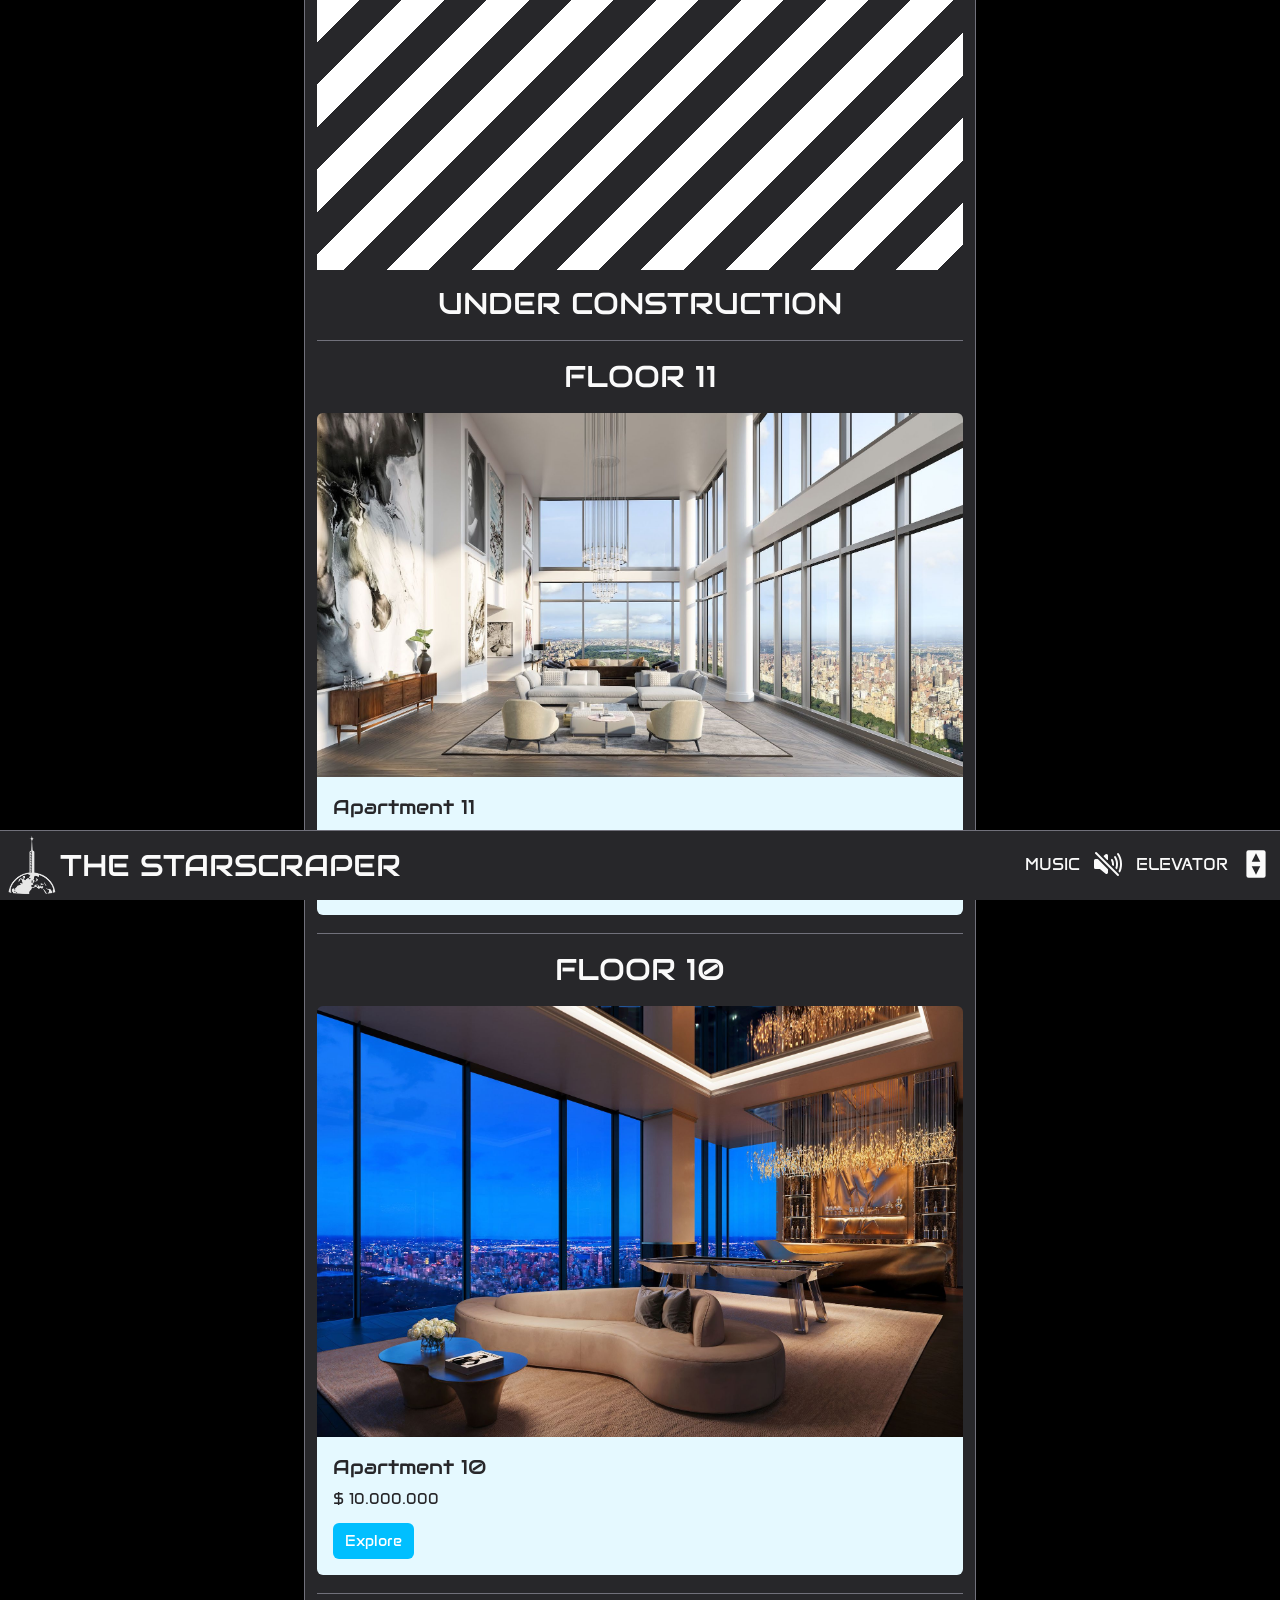
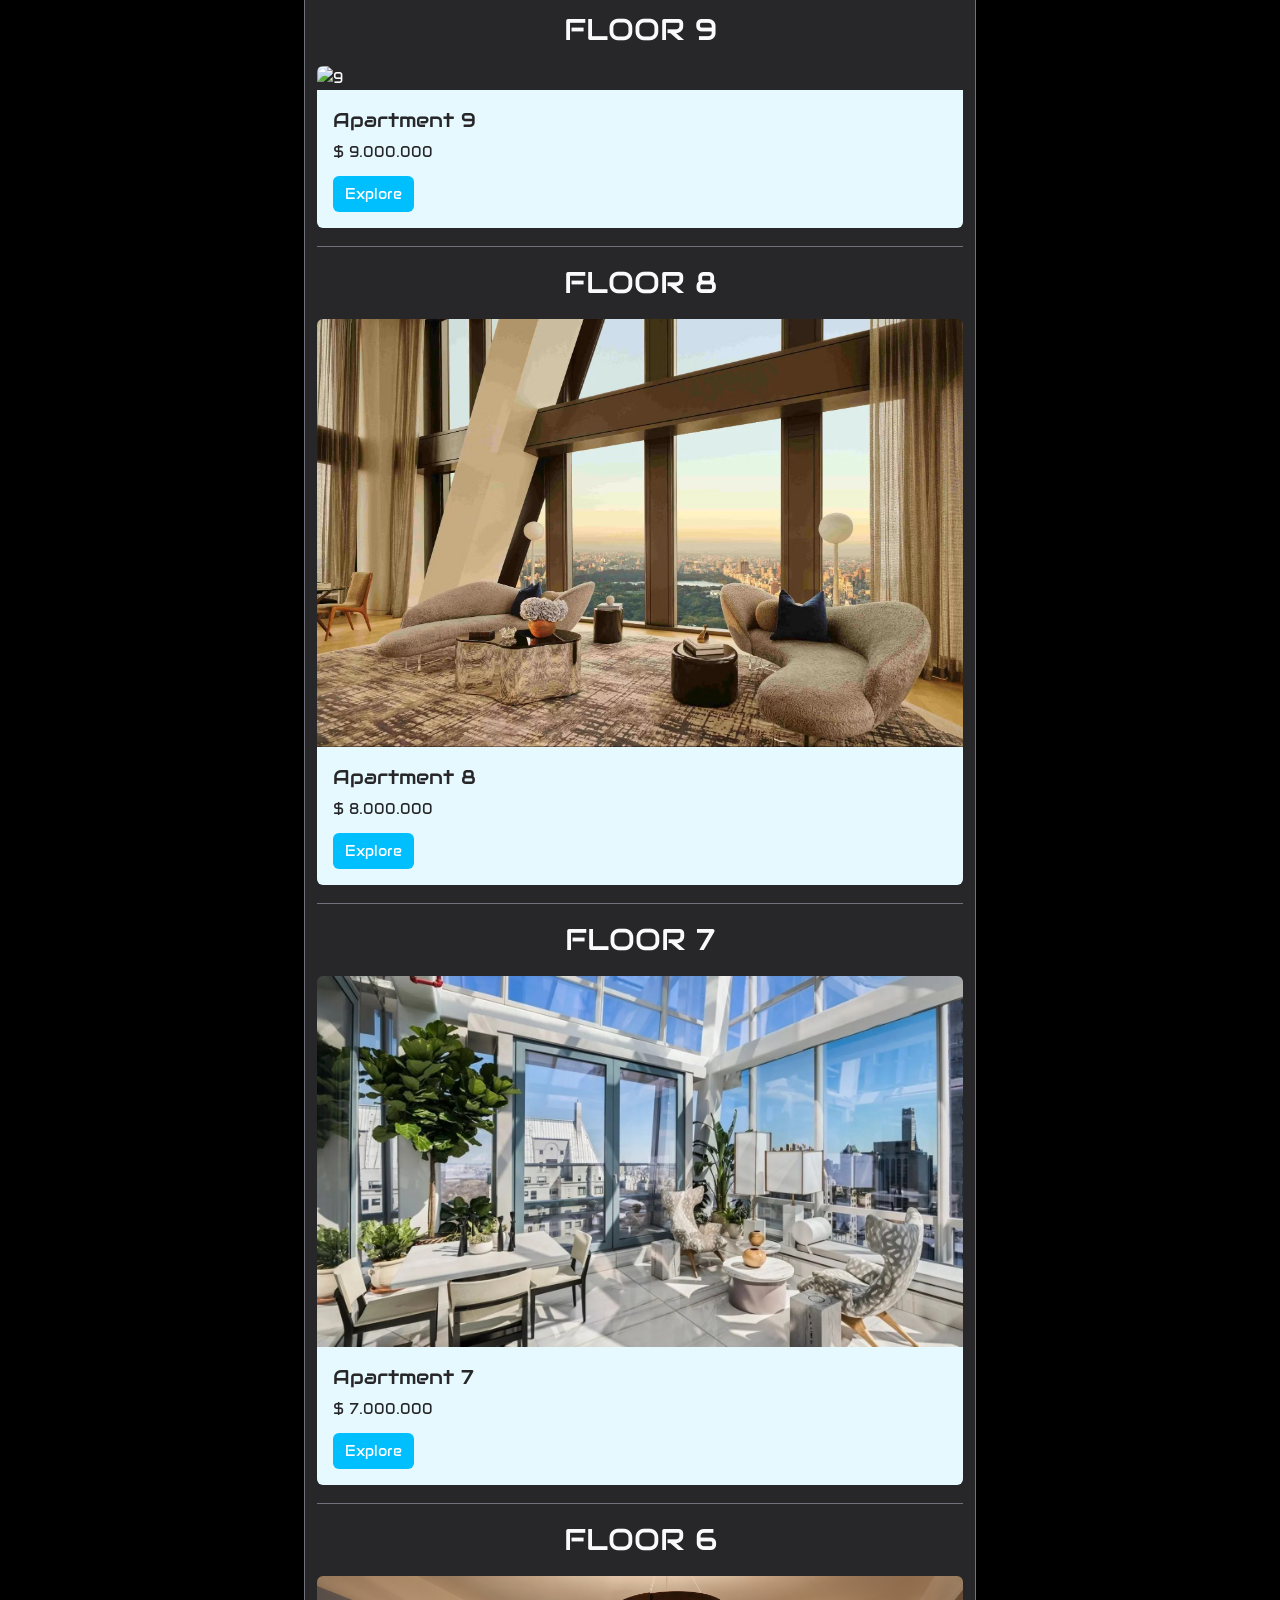
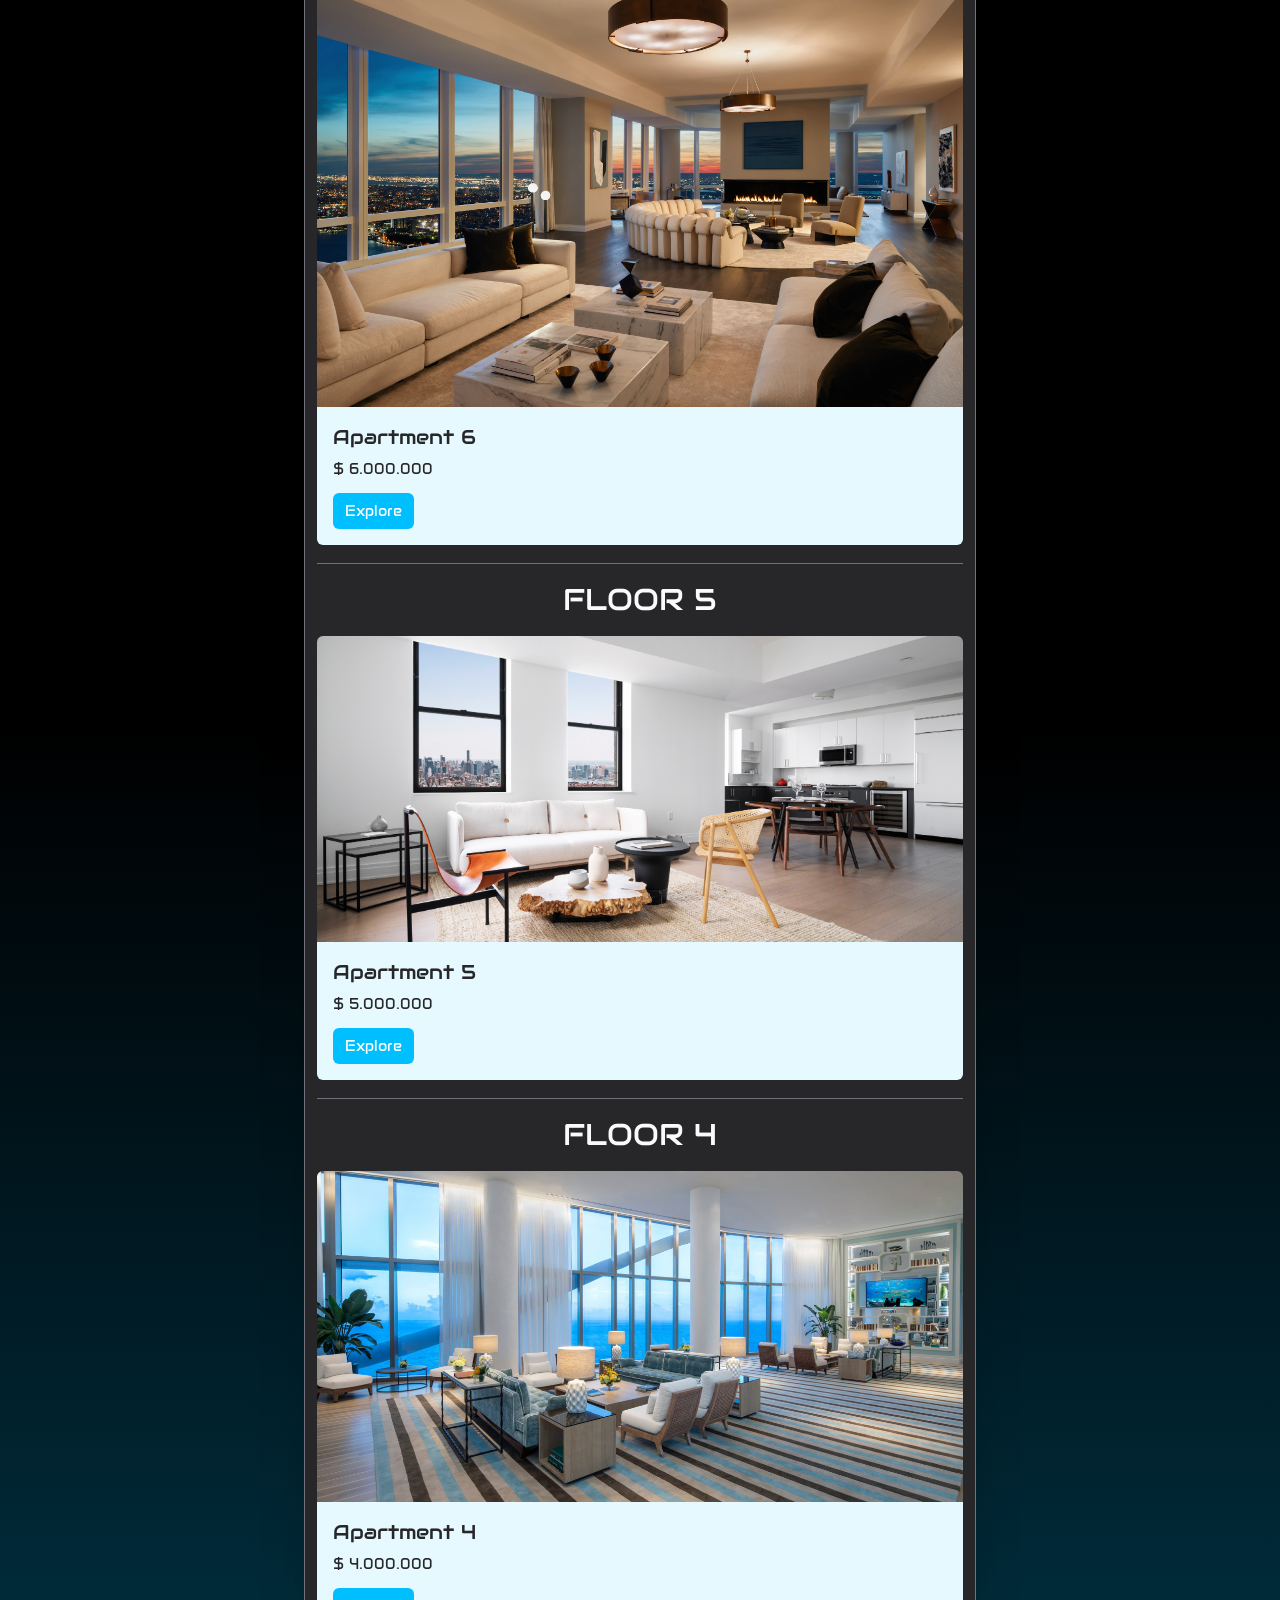
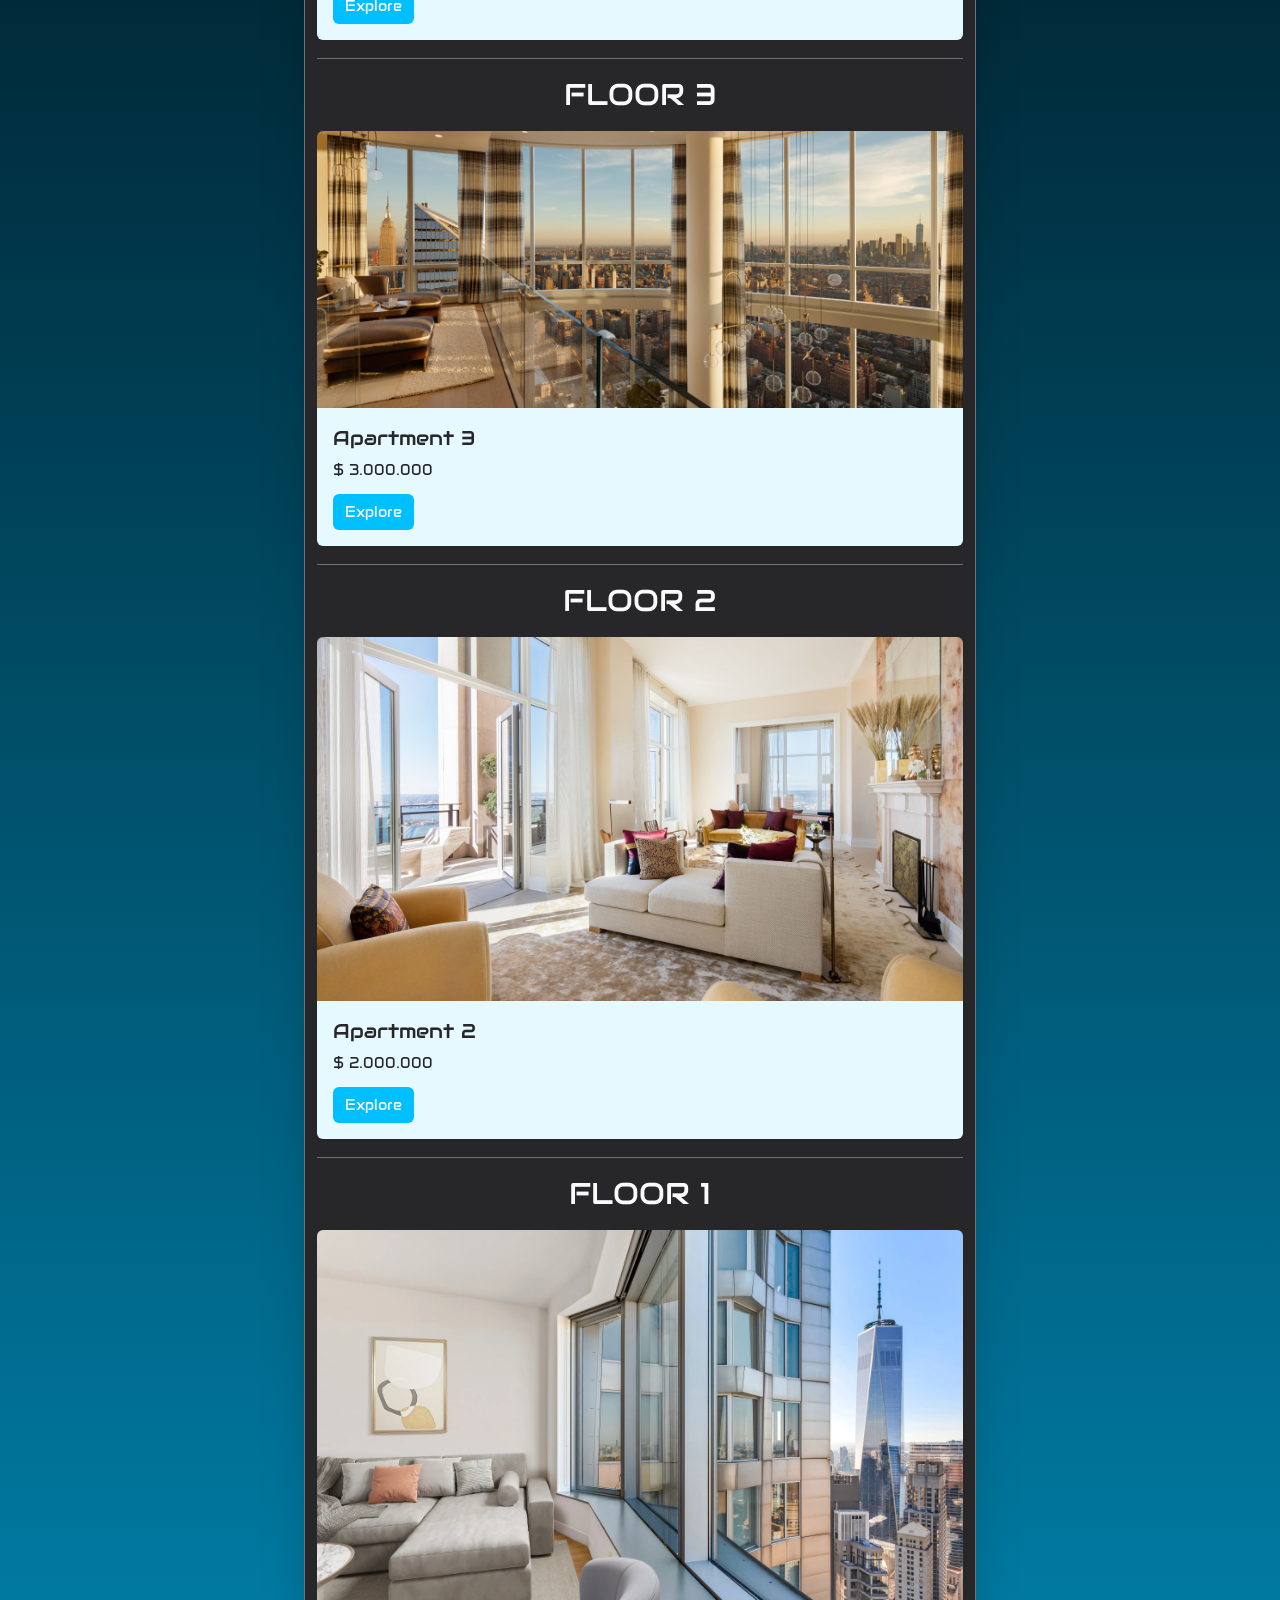
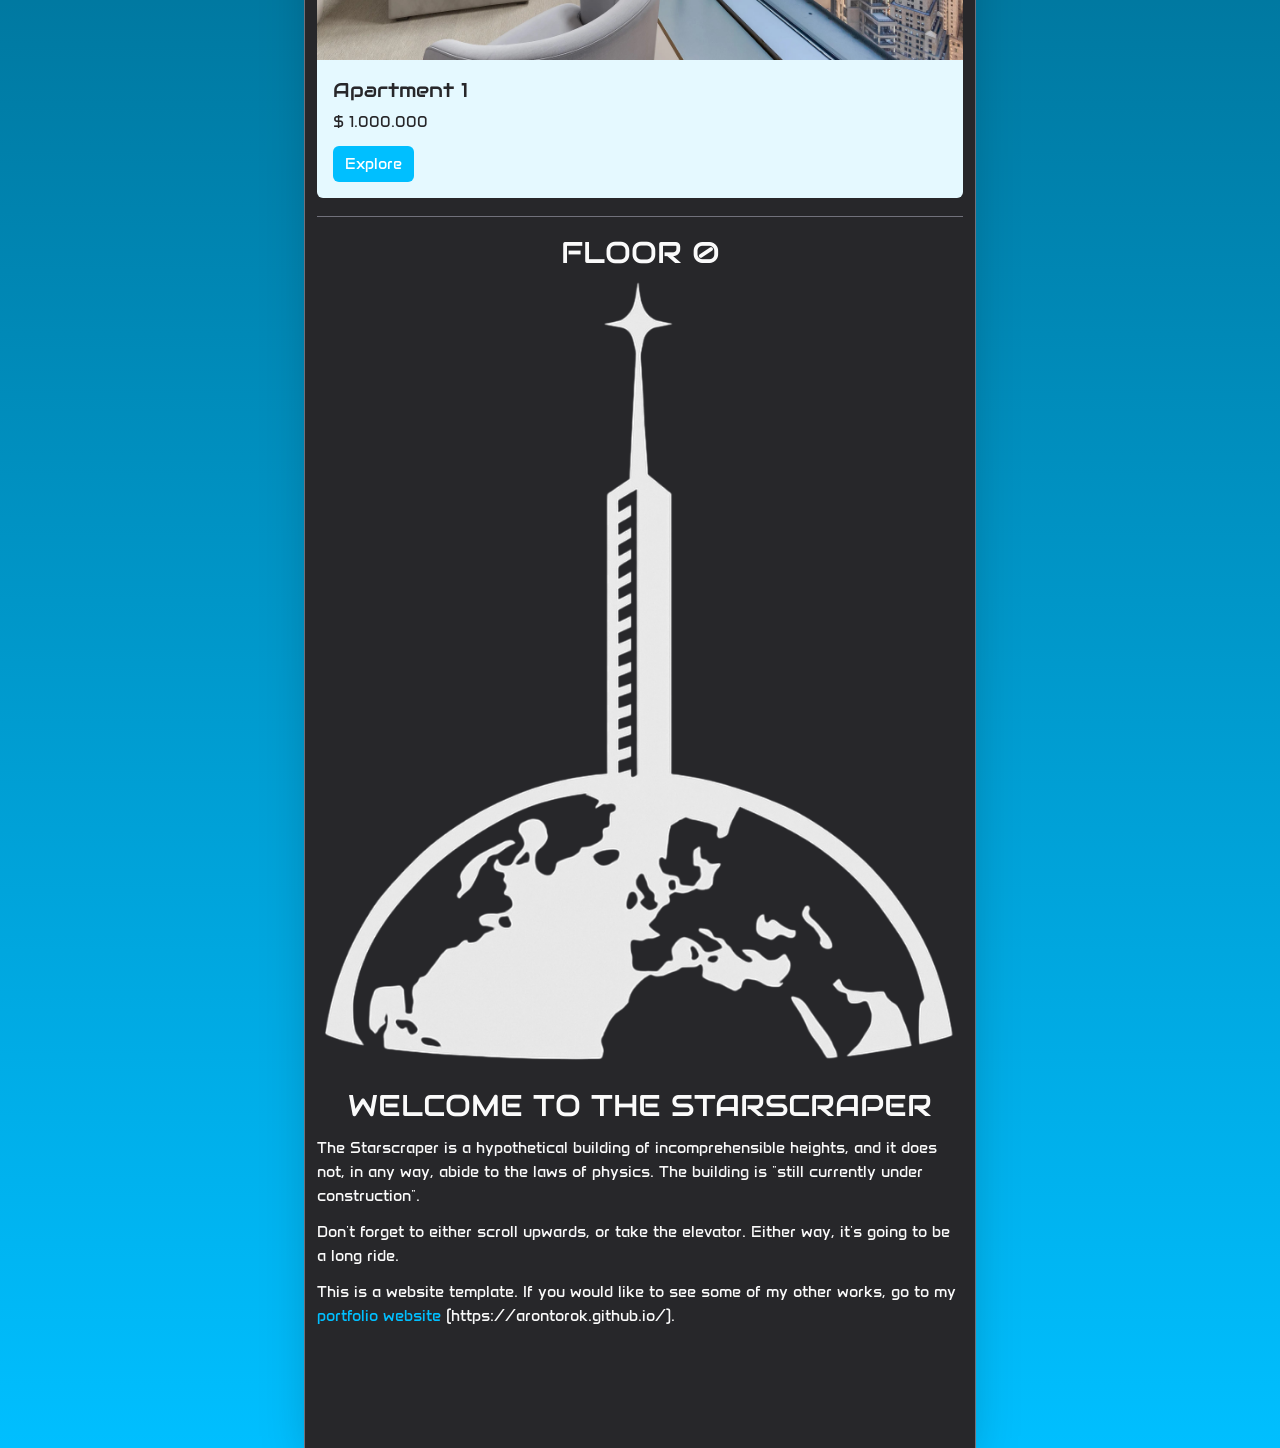
==== docs/index.html @ 7626b910 "Add files via upload" ====
<!doctype html>
<html lang="en">
  <head>
    <meta charset="UTF-8" />
    <link rel="icon" type="image/svg+xml" href="/vite.svg" />
    <meta name="viewport" content="width=device-width, initial-scale=1.0" />
    <title>The Starscraper</title>
    <link rel="icon" type="image/x-icon" href="logo.png" />
    <link rel="preconnect" href="https://fonts.googleapis.com" />
    <link rel="preconnect" href="https://fonts.gstatic.com" crossorigin />
    <link
      href="https://fonts.googleapis.com/css2?family=Anta&family=Audiowide&display=swap"
      rel="stylesheet"
    />
    <script type="module" crossorigin src="./assets/index-DE8JsE1p.js"></script>
    <link rel="stylesheet" crossorigin href="./assets/index-DcrE5SWt.css">
  </head>
  <body class="font-anta relative text-zinc-50">
    <div id="root"></div>
  </body>
</html>
---- docs/assets/index-DcrE5SWt.css ----
@layer properties{@supports (((-webkit-hyphens:none)) and (not (margin-trim:inline))) or ((-moz-orient:inline) and (not (color:rgb(from red r g b)))){*,:before,:after,::backdrop{--tw-border-style:solid;--tw-font-weight:initial;--tw-shadow:0 0 #0000;--tw-shadow-color:initial;--tw-shadow-alpha:100%;--tw-inset-shadow:0 0 #0000;--tw-inset-shadow-color:initial;--tw-inset-shadow-alpha:100%;--tw-ring-color:initial;--tw-ring-shadow:0 0 #0000;--tw-inset-ring-color:initial;--tw-inset-ring-shadow:0 0 #0000;--tw-ring-inset:initial;--tw-ring-offset-width:0px;--tw-ring-offset-color:#fff;--tw-ring-offset-shadow:0 0 #0000;--tw-outline-style:solid}}}@layer theme{:root,:host{--font-sans:ui-sans-serif,system-ui,sans-serif,"Apple Color Emoji","Segoe UI Emoji","Segoe UI Symbol","Noto Color Emoji";--font-mono:ui-monospace,SFMono-Regular,Menlo,Monaco,Consolas,"Liberation Mono","Courier New",monospace;--color-zinc-50:oklch(98.5% 0 0);--color-zinc-200:oklch(92% .004 286.32);--color-zinc-400:oklch(70.5% .015 286.067);--color-zinc-500:oklch(55.2% .016 285.938);--color-zinc-800:oklch(27.4% .006 286.033);--color-white:#fff;--spacing:.25rem;--container-sm:24rem;--container-2xl:42rem;--text-lg:1.125rem;--text-lg--line-height:calc(1.75/1.125);--text-xl:1.25rem;--text-xl--line-height:calc(1.75/1.25);--text-2xl:1.5rem;--text-2xl--line-height:calc(2/1.5);--text-3xl:1.875rem;--text-3xl--line-height: 1.2 ;--font-weight-bold:700;--radius-md:.375rem;--default-font-family:var(--font-sans);--default-mono-font-family:var(--font-mono);--font-anta:"Anta",sans-serif;--font-audio:"Audiowide",sans-serif}}@layer base{*,:after,:before,::backdrop{box-sizing:border-box;border:0 solid;margin:0;padding:0}::file-selector-button{box-sizing:border-box;border:0 solid;margin:0;padding:0}html,:host{-webkit-text-size-adjust:100%;tab-size:4;line-height:1.5;font-family:var(--default-font-family,ui-sans-serif,system-ui,sans-serif,"Apple Color Emoji","Segoe UI Emoji","Segoe UI Symbol","Noto Color Emoji");font-feature-settings:var(--default-font-feature-settings,normal);font-variation-settings:var(--default-font-variation-settings,normal);-webkit-tap-highlight-color:transparent}hr{height:0;color:inherit;border-top-width:1px}abbr:where([title]){-webkit-text-decoration:underline dotted;text-decoration:underline dotted}h1,h2,h3,h4,h5,h6{font-size:inherit;font-weight:inherit}a{color:inherit;-webkit-text-decoration:inherit;text-decoration:inherit}b,strong{font-weight:bolder}code,kbd,samp,pre{font-family:var(--default-mono-font-family,ui-monospace,SFMono-Regular,Menlo,Monaco,Consolas,"Liberation Mono","Courier New",monospace);font-feature-settings:var(--default-mono-font-feature-settings,normal);font-variation-settings:var(--default-mono-font-variation-settings,normal);font-size:1em}small{font-size:80%}sub,sup{vertical-align:baseline;font-size:75%;line-height:0;position:relative}sub{bottom:-.25em}sup{top:-.5em}table{text-indent:0;border-color:inherit;border-collapse:collapse}:-moz-focusring{outline:auto}progress{vertical-align:baseline}summary{display:list-item}ol,ul,menu{list-style:none}img,svg,video,canvas,audio,iframe,embed,object{vertical-align:middle;display:block}img,video{max-width:100%;height:auto}button,input,select,optgroup,textarea{font:inherit;font-feature-settings:inherit;font-variation-settings:inherit;letter-spacing:inherit;color:inherit;opacity:1;background-color:#0000;border-radius:0}::file-selector-button{font:inherit;font-feature-settings:inherit;font-variation-settings:inherit;letter-spacing:inherit;color:inherit;opacity:1;background-color:#0000;border-radius:0}:where(select:is([multiple],[size])) optgroup{font-weight:bolder}:where(select:is([multiple],[size])) optgroup option{padding-inline-start:20px}::file-selector-button{margin-inline-end:4px}::placeholder{opacity:1}@supports (not ((-webkit-appearance:-apple-pay-button))) or (contain-intrinsic-size:1px){::placeholder{color:currentColor}@supports (color:color-mix(in lab,red,red)){::placeholder{color:color-mix(in oklab,currentcolor 50%,transparent)}}}textarea{resize:vertical}::-webkit-search-decoration{-webkit-appearance:none}::-webkit-date-and-time-value{min-height:1lh;text-align:inherit}::-webkit-datetime-edit{display:inline-flex}::-webkit-datetime-edit-fields-wrapper{padding:0}::-webkit-datetime-edit{padding-block:0}::-webkit-datetime-edit-year-field{padding-block:0}::-webkit-datetime-edit-month-field{padding-block:0}::-webkit-datetime-edit-day-field{padding-block:0}::-webkit-datetime-edit-hour-field{padding-block:0}::-webkit-datetime-edit-minute-field{padding-block:0}::-webkit-datetime-edit-second-field{padding-block:0}::-webkit-datetime-edit-millisecond-field{padding-block:0}::-webkit-datetime-edit-meridiem-field{padding-block:0}::-webkit-calendar-picker-indicator{line-height:1}:-moz-ui-invalid{box-shadow:none}button,input:where([type=button],[type=reset],[type=submit]){appearance:button}::file-selector-button{appearance:button}::-webkit-inner-spin-button{height:auto}::-webkit-outer-spin-button{height:auto}[hidden]:where(:not([hidden=until-found])){display:none!important}}@layer components;@layer utilities{.fixed{position:fixed}.relative{position:relative}.top-0{top:calc(var(--spacing)*0)}.right-0{right:calc(var(--spacing)*0)}.bottom-0{bottom:calc(var(--spacing)*0)}.left-0{left:calc(var(--spacing)*0)}.mx-15{margin-inline:calc(var(--spacing)*15)}.my-4\.5{margin-block:calc(var(--spacing)*4.5)}.mt-3{margin-top:calc(var(--spacing)*3)}.mt-4{margin-top:calc(var(--spacing)*4)}.mt-4\.5{margin-top:calc(var(--spacing)*4.5)}.mb-1\.5{margin-bottom:calc(var(--spacing)*1.5)}.mb-3{margin-bottom:calc(var(--spacing)*3)}.mb-4{margin-bottom:calc(var(--spacing)*4)}.mb-30{margin-bottom:calc(var(--spacing)*30)}.flex{display:flex}.grid{display:grid}.hidden{display:none}.h-\[30vh\]{height:30vh}.h-full{height:100%}.h-screen{height:100vh}.w-2xl{width:var(--container-2xl)}.w-12{width:calc(var(--spacing)*12)}.w-sm{width:var(--container-sm)}.cursor-pointer{cursor:pointer}.grid-cols-2{grid-template-columns:repeat(2,minmax(0,1fr))}.flex-col{flex-direction:column}.items-center{align-items:center}.justify-between{justify-content:space-between}.justify-center{justify-content:center}.gap-1{gap:calc(var(--spacing)*1)}.gap-3{gap:calc(var(--spacing)*3)}.self-end{align-self:flex-end}.self-start{align-self:flex-start}.rounded-md{border-radius:var(--radius-md)}.rounded-t-md{border-top-left-radius:var(--radius-md);border-top-right-radius:var(--radius-md)}.rounded-b-md{border-bottom-right-radius:var(--radius-md);border-bottom-left-radius:var(--radius-md)}.border-x{border-inline-style:var(--tw-border-style);border-inline-width:1px}.border-t{border-top-style:var(--tw-border-style);border-top-width:1px}.border-l{border-left-style:var(--tw-border-style);border-left-width:1px}.border-x-zinc-500{border-inline-color:var(--color-zinc-500)}.border-t-zinc-500{border-top-color:var(--color-zinc-500)}.border-l-zinc-500{border-left-color:var(--color-zinc-500)}.bg-\[\#00bfff\]{background-color:#00bfff}.bg-\[\#e5f9ff\]{background-color:#e5f9ff}.bg-zinc-50{background-color:var(--color-zinc-50)}.bg-zinc-800{background-color:var(--color-zinc-800)}.p-1\.5{padding:calc(var(--spacing)*1.5)}.p-4{padding:calc(var(--spacing)*4)}.px-2{padding-inline:calc(var(--spacing)*2)}.px-3{padding-inline:calc(var(--spacing)*3)}.py-1{padding-block:calc(var(--spacing)*1)}.py-1\.5{padding-block:calc(var(--spacing)*1.5)}.py-3{padding-block:calc(var(--spacing)*3)}.text-center{text-align:center}.font-anta{font-family:var(--font-anta)}.text-2xl{font-size:var(--text-2xl);line-height:var(--tw-leading,var(--text-2xl--line-height))}.text-3xl{font-size:var(--text-3xl);line-height:var(--tw-leading,var(--text-3xl--line-height))}.text-lg{font-size:var(--text-lg);line-height:var(--tw-leading,var(--text-lg--line-height))}.text-xl{font-size:var(--text-xl);line-height:var(--tw-leading,var(--text-xl--line-height))}.font-bold{--tw-font-weight:var(--font-weight-bold);font-weight:var(--font-weight-bold)}.text-\[\#00bfff\]{color:#00bfff}.text-white{color:var(--color-white)}.text-zinc-50{color:var(--color-zinc-50)}.text-zinc-800{color:var(--color-zinc-800)}.shadow-2xl{--tw-shadow:0 25px 50px -12px var(--tw-shadow-color,#00000040);box-shadow:var(--tw-inset-shadow),var(--tw-inset-ring-shadow),var(--tw-ring-offset-shadow),var(--tw-ring-shadow),var(--tw-shadow)}@media(hover:hover){.hover\:bg-\[\#e5f9ff\]:hover{background-color:#e5f9ff}.hover\:bg-zinc-200:hover{background-color:var(--color-zinc-200)}.hover\:text-\[\#00bfff\]:hover{color:#00bfff}.hover\:text-zinc-400:hover{color:var(--color-zinc-400)}.hover\:underline:hover{text-decoration-line:underline}.hover\:outline-2:hover{outline-style:var(--tw-outline-style);outline-width:2px}}@media(min-width:48rem){.md\:flex-row{flex-direction:row}}}h1{font-family:var(--font-audio)}body{background:linear-gradient(#000 50%,#00131a,#002633,#00394d,#004d66,#006080,#007399,#0086b3,#09c,#00ace6 95%,#00bfff)}body:before{content:"";z-index:-1;background:url(stars.gif);width:100%;height:45%;position:absolute;-webkit-mask-image:linear-gradient(#000 0%,#0000 100%);mask-image:linear-gradient(#000,#0000);-webkit-mask-size:100% 100%;mask-size:100% 100%;-webkit-mask-repeat:no-repeat;mask-repeat:no-repeat}.construction{background:repeating-linear-gradient(135deg,#fff 0 30px,#0000 30px 60px)}@property --tw-border-style{syntax:"*";inherits:false;initial-value:solid}@property --tw-font-weight{syntax:"*";inherits:false}@property --tw-shadow{syntax:"*";inherits:false;initial-value:0 0 #0000}@property --tw-shadow-color{syntax:"*";inherits:false}@property --tw-shadow-alpha{syntax:"<percentage>";inherits:false;initial-value:100%}@property --tw-inset-shadow{syntax:"*";inherits:false;initial-value:0 0 #0000}@property --tw-inset-shadow-color{syntax:"*";inherits:false}@property --tw-inset-shadow-alpha{syntax:"<percentage>";inherits:false;initial-value:100%}@property --tw-ring-color{syntax:"*";inherits:false}@property --tw-ring-shadow{syntax:"*";inherits:false;initial-value:0 0 #0000}@property --tw-inset-ring-color{syntax:"*";inherits:false}@property --tw-inset-ring-shadow{syntax:"*";inherits:false;initial-value:0 0 #0000}@property --tw-ring-inset{syntax:"*";inherits:false}@property --tw-ring-offset-width{syntax:"<length>";inherits:false;initial-value:0}@property --tw-ring-offset-color{syntax:"*";inherits:false;initial-value:#fff}@property --tw-ring-offset-shadow{syntax:"*";inherits:false;initial-value:0 0 #0000}@property --tw-outline-style{syntax:"*";inherits:false;initial-value:solid}
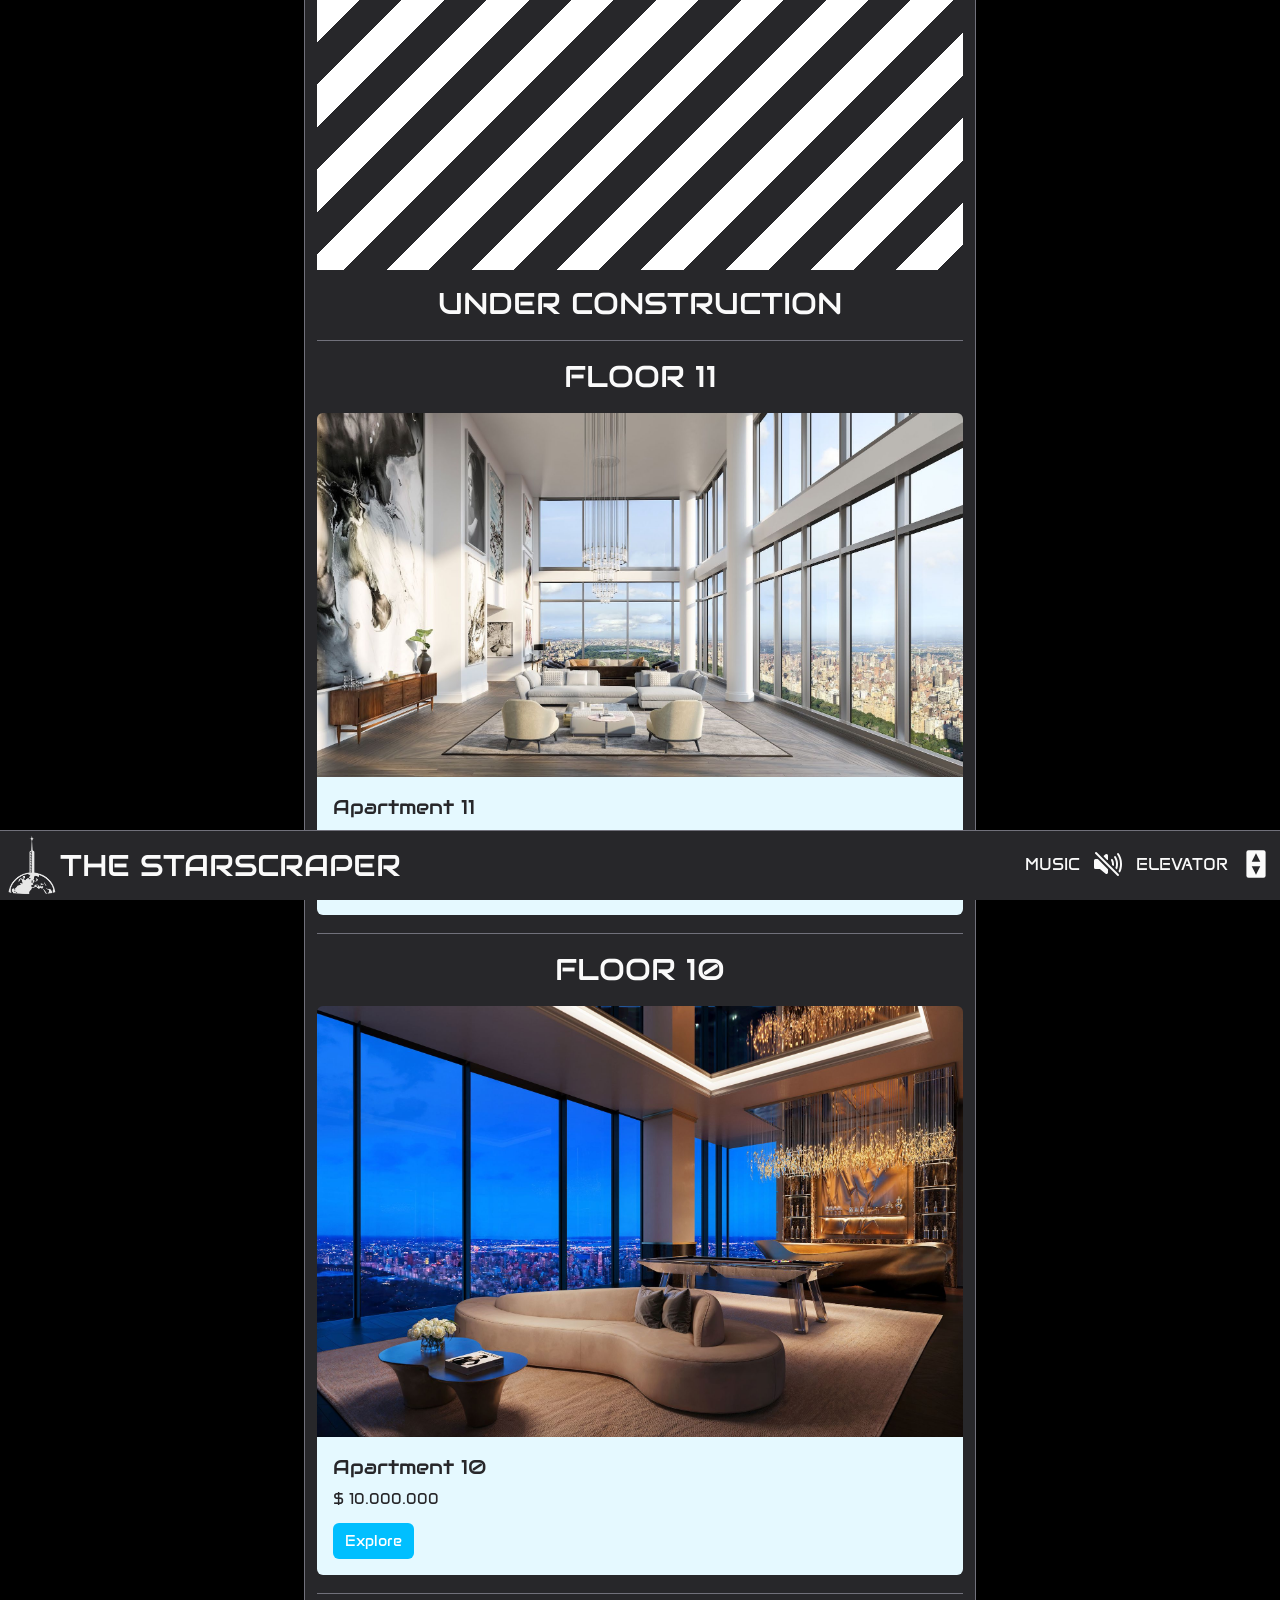
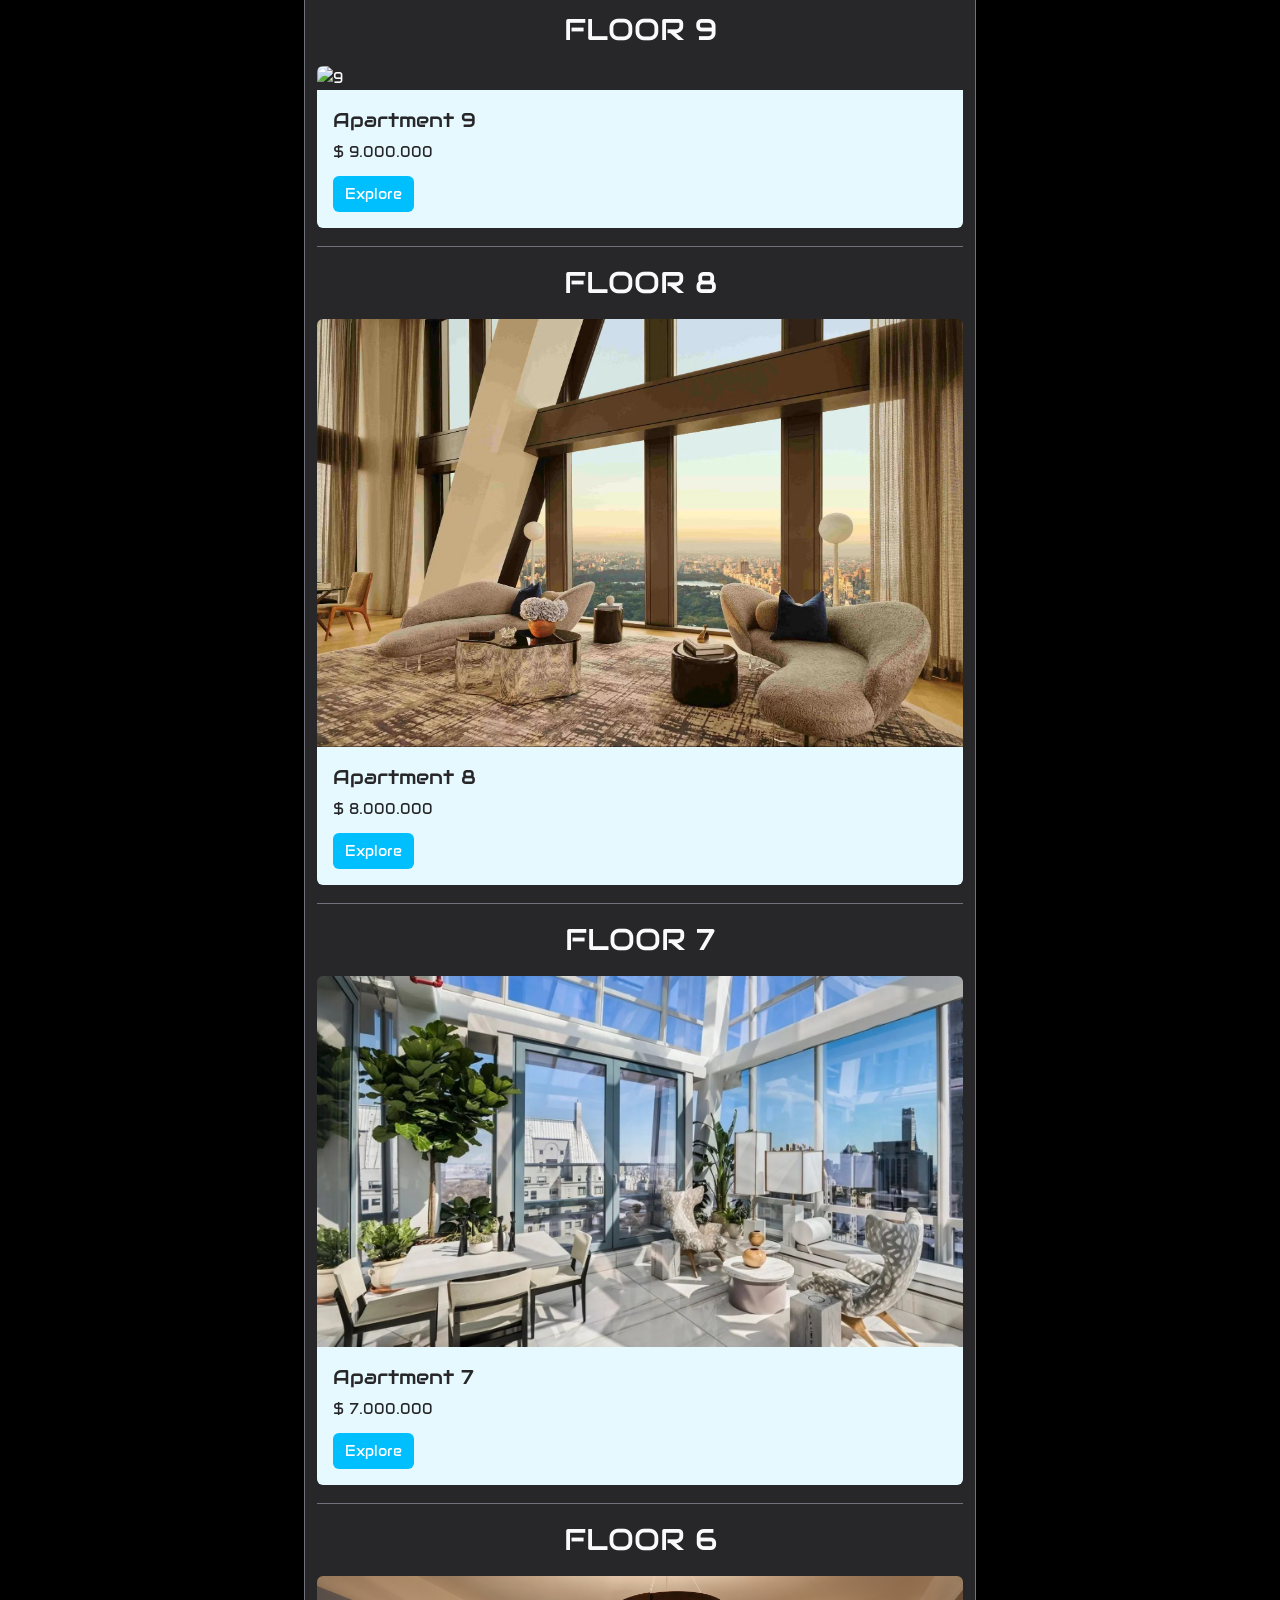
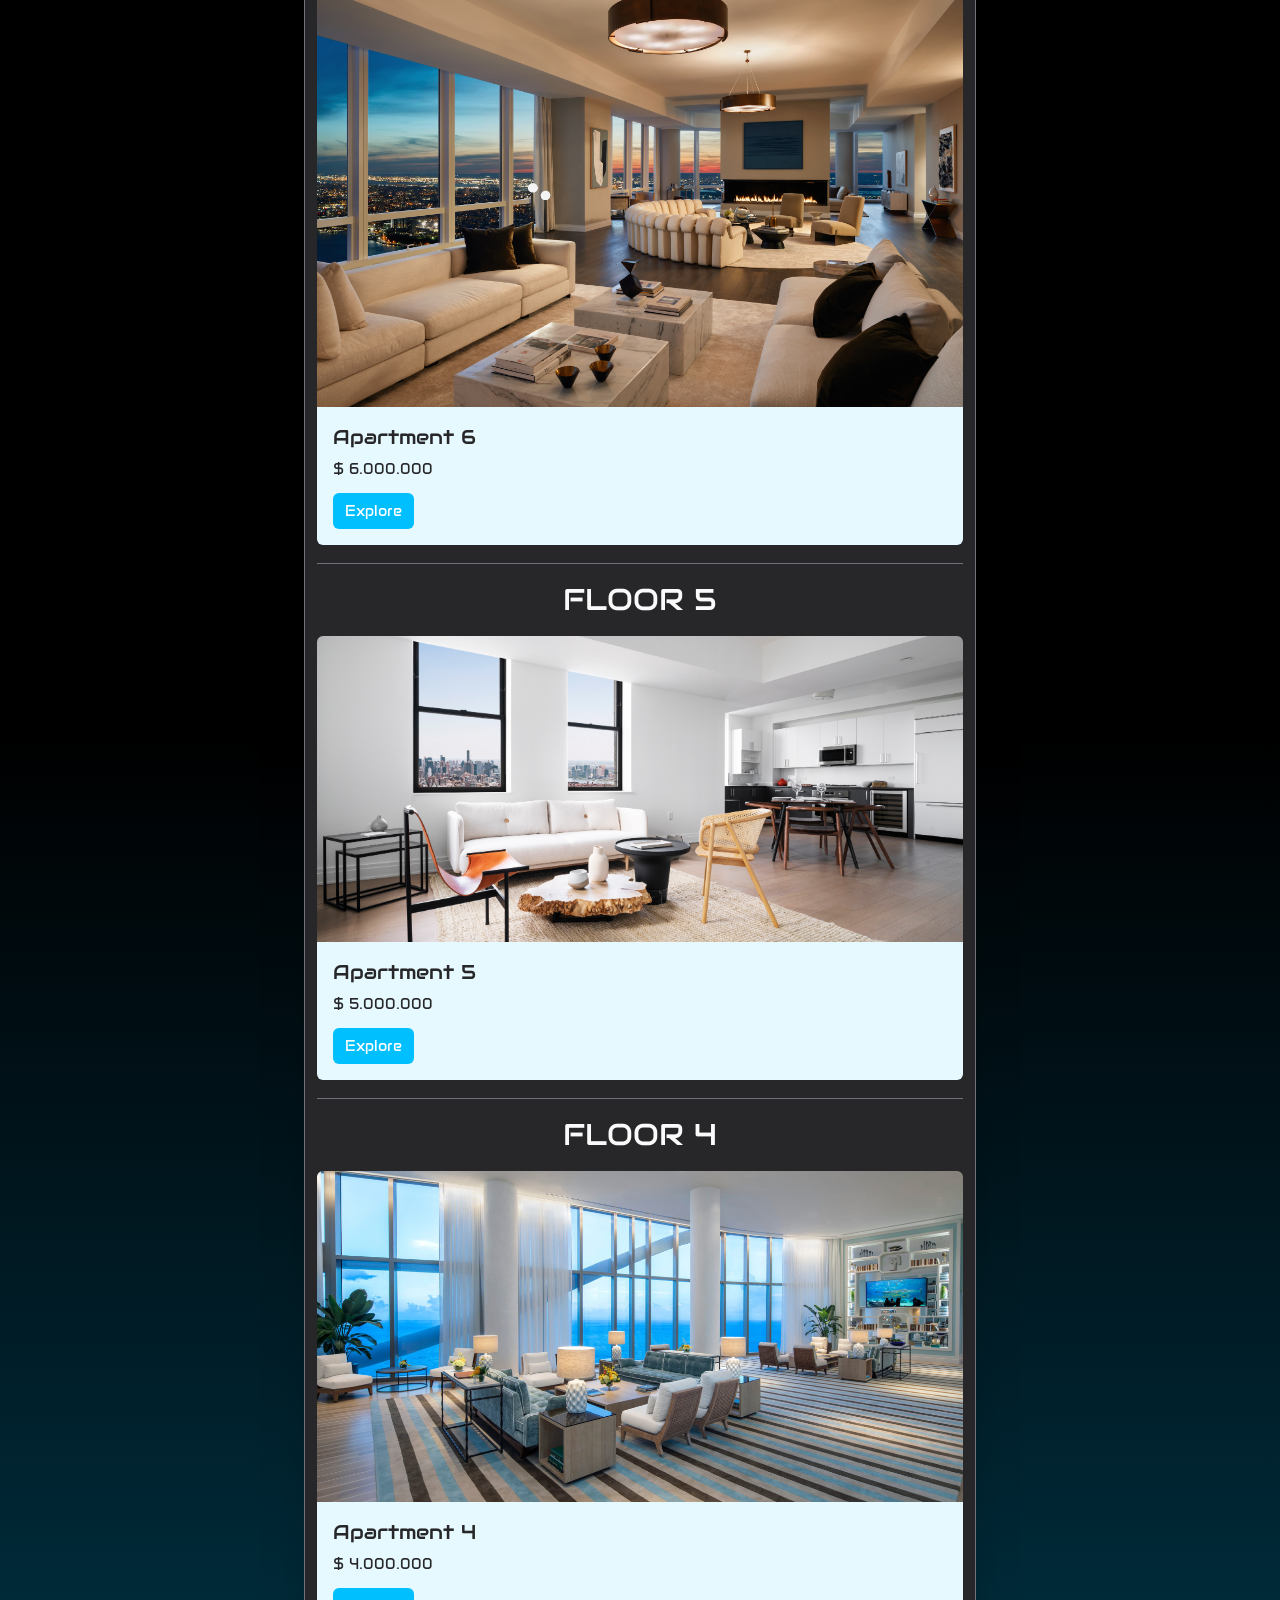
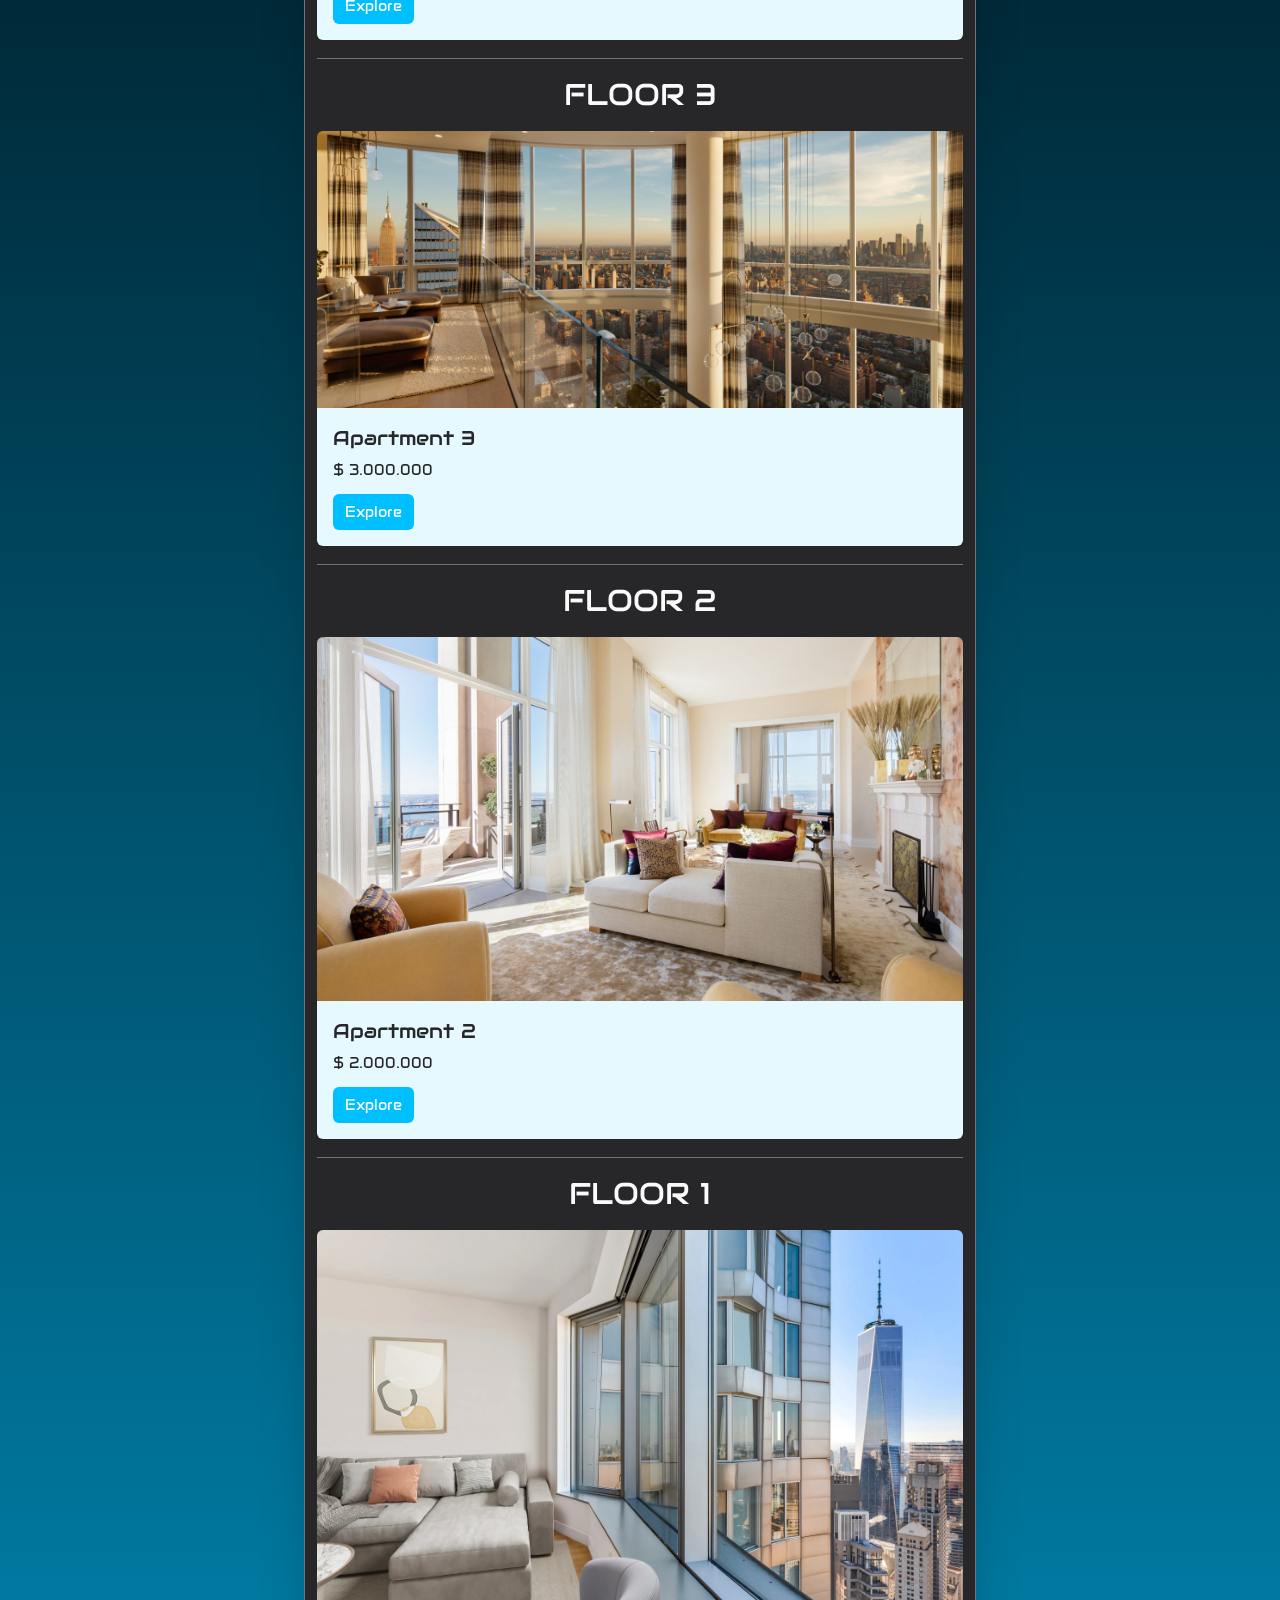
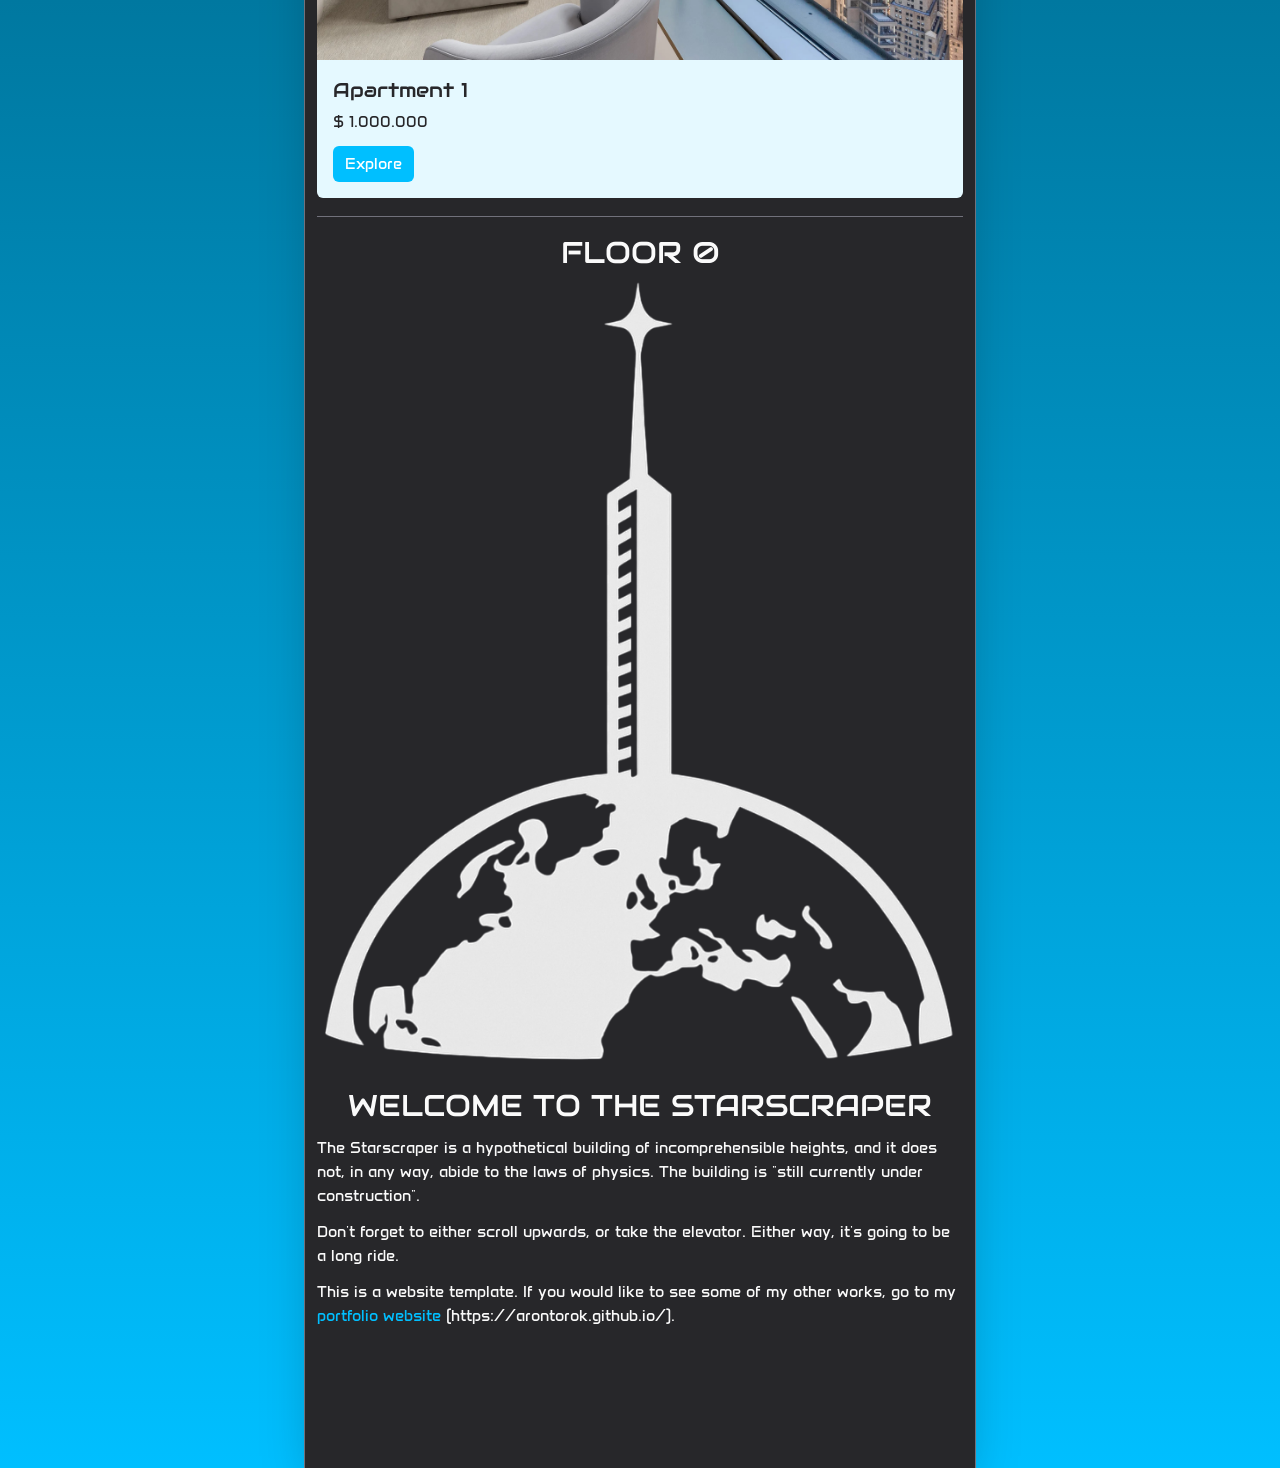
==== commit bcf47e4e: "Add files via upload" ====
--- a/docs/index.html
+++ b/docs/index.html
@@ -12,8 +12,8 @@
       href="https://fonts.googleapis.com/css2?family=Anta&family=Audiowide&display=swap"
       rel="stylesheet"
     />
-    <script type="module" crossorigin src="./assets/index-DE8JsE1p.js"></script>
-    <link rel="stylesheet" crossorigin href="./assets/index-DcrE5SWt.css">
+    <script type="module" crossorigin src="./assets/index-3EKQCTfp.js"></script>
+    <link rel="stylesheet" crossorigin href="./assets/index-Bw94CM4X.css">
   </head>
   <body class="font-anta relative text-zinc-50">
     <div id="root"></div>
--- a/docs/assets/index-Bw94CM4X.css
+++ b/docs/assets/index-Bw94CM4X.css
@@ -0,0 +1 @@
+@layer properties{@supports (((-webkit-hyphens:none)) and (not (margin-trim:inline))) or ((-moz-orient:inline) and (not (color:rgb(from red r g b)))){*,:before,:after,::backdrop{--tw-border-style:solid;--tw-font-weight:initial;--tw-shadow:0 0 #0000;--tw-shadow-color:initial;--tw-shadow-alpha:100%;--tw-inset-shadow:0 0 #0000;--tw-inset-shadow-color:initial;--tw-inset-shadow-alpha:100%;--tw-ring-color:initial;--tw-ring-shadow:0 0 #0000;--tw-inset-ring-color:initial;--tw-inset-ring-shadow:0 0 #0000;--tw-ring-inset:initial;--tw-ring-offset-width:0px;--tw-ring-offset-color:#fff;--tw-ring-offset-shadow:0 0 #0000;--tw-outline-style:solid}}}@layer theme{:root,:host{--font-sans:ui-sans-serif,system-ui,sans-serif,"Apple Color Emoji","Segoe UI Emoji","Segoe UI Symbol","Noto Color Emoji";--font-mono:ui-monospace,SFMono-Regular,Menlo,Monaco,Consolas,"Liberation Mono","Courier New",monospace;--color-zinc-50:oklch(98.5% 0 0);--color-zinc-200:oklch(92% .004 286.32);--color-zinc-400:oklch(70.5% .015 286.067);--color-zinc-500:oklch(55.2% .016 285.938);--color-zinc-800:oklch(27.4% .006 286.033);--color-white:#fff;--spacing:.25rem;--container-sm:24rem;--container-2xl:42rem;--text-lg:1.125rem;--text-lg--line-height:calc(1.75/1.125);--text-xl:1.25rem;--text-xl--line-height:calc(1.75/1.25);--text-2xl:1.5rem;--text-2xl--line-height:calc(2/1.5);--text-3xl:1.875rem;--text-3xl--line-height: 1.2 ;--font-weight-bold:700;--radius-md:.375rem;--default-font-family:var(--font-sans);--default-mono-font-family:var(--font-mono);--font-anta:"Anta",sans-serif;--font-audio:"Audiowide",sans-serif}}@layer base{*,:after,:before,::backdrop{box-sizing:border-box;border:0 solid;margin:0;padding:0}::file-selector-button{box-sizing:border-box;border:0 solid;margin:0;padding:0}html,:host{-webkit-text-size-adjust:100%;tab-size:4;line-height:1.5;font-family:var(--default-font-family,ui-sans-serif,system-ui,sans-serif,"Apple Color Emoji","Segoe UI Emoji","Segoe UI Symbol","Noto Color Emoji");font-feature-settings:var(--default-font-feature-settings,normal);font-variation-settings:var(--default-font-variation-settings,normal);-webkit-tap-highlight-color:transparent}hr{height:0;color:inherit;border-top-width:1px}abbr:where([title]){-webkit-text-decoration:underline dotted;text-decoration:underline dotted}h1,h2,h3,h4,h5,h6{font-size:inherit;font-weight:inherit}a{color:inherit;-webkit-text-decoration:inherit;text-decoration:inherit}b,strong{font-weight:bolder}code,kbd,samp,pre{font-family:var(--default-mono-font-family,ui-monospace,SFMono-Regular,Menlo,Monaco,Consolas,"Liberation Mono","Courier New",monospace);font-feature-settings:var(--default-mono-font-feature-settings,normal);font-variation-settings:var(--default-mono-font-variation-settings,normal);font-size:1em}small{font-size:80%}sub,sup{vertical-align:baseline;font-size:75%;line-height:0;position:relative}sub{bottom:-.25em}sup{top:-.5em}table{text-indent:0;border-color:inherit;border-collapse:collapse}:-moz-focusring{outline:auto}progress{vertical-align:baseline}summary{display:list-item}ol,ul,menu{list-style:none}img,svg,video,canvas,audio,iframe,embed,object{vertical-align:middle;display:block}img,video{max-width:100%;height:auto}button,input,select,optgroup,textarea{font:inherit;font-feature-settings:inherit;font-variation-settings:inherit;letter-spacing:inherit;color:inherit;opacity:1;background-color:#0000;border-radius:0}::file-selector-button{font:inherit;font-feature-settings:inherit;font-variation-settings:inherit;letter-spacing:inherit;color:inherit;opacity:1;background-color:#0000;border-radius:0}:where(select:is([multiple],[size])) optgroup{font-weight:bolder}:where(select:is([multiple],[size])) optgroup option{padding-inline-start:20px}::file-selector-button{margin-inline-end:4px}::placeholder{opacity:1}@supports (not ((-webkit-appearance:-apple-pay-button))) or (contain-intrinsic-size:1px){::placeholder{color:currentColor}@supports (color:color-mix(in lab,red,red)){::placeholder{color:color-mix(in oklab,currentcolor 50%,transparent)}}}textarea{resize:vertical}::-webkit-search-decoration{-webkit-appearance:none}::-webkit-date-and-time-value{min-height:1lh;text-align:inherit}::-webkit-datetime-edit{display:inline-flex}::-webkit-datetime-edit-fields-wrapper{padding:0}::-webkit-datetime-edit{padding-block:0}::-webkit-datetime-edit-year-field{padding-block:0}::-webkit-datetime-edit-month-field{padding-block:0}::-webkit-datetime-edit-day-field{padding-block:0}::-webkit-datetime-edit-hour-field{padding-block:0}::-webkit-datetime-edit-minute-field{padding-block:0}::-webkit-datetime-edit-second-field{padding-block:0}::-webkit-datetime-edit-millisecond-field{padding-block:0}::-webkit-datetime-edit-meridiem-field{padding-block:0}::-webkit-calendar-picker-indicator{line-height:1}:-moz-ui-invalid{box-shadow:none}button,input:where([type=button],[type=reset],[type=submit]){appearance:button}::file-selector-button{appearance:button}::-webkit-inner-spin-button{height:auto}::-webkit-outer-spin-button{height:auto}[hidden]:where(:not([hidden=until-found])){display:none!important}}@layer components;@layer utilities{.fixed{position:fixed}.relative{position:relative}.top-0{top:calc(var(--spacing)*0)}.right-0{right:calc(var(--spacing)*0)}.bottom-0{bottom:calc(var(--spacing)*0)}.left-0{left:calc(var(--spacing)*0)}.mx-15{margin-inline:calc(var(--spacing)*15)}.my-4\.5{margin-block:calc(var(--spacing)*4.5)}.mt-3{margin-top:calc(var(--spacing)*3)}.mt-4{margin-top:calc(var(--spacing)*4)}.mt-4\.5{margin-top:calc(var(--spacing)*4.5)}.mb-1\.5{margin-bottom:calc(var(--spacing)*1.5)}.mb-3{margin-bottom:calc(var(--spacing)*3)}.mb-4{margin-bottom:calc(var(--spacing)*4)}.mb-35{margin-bottom:calc(var(--spacing)*35)}.flex{display:flex}.grid{display:grid}.hidden{display:none}.h-\[30vh\]{height:30vh}.h-full{height:100%}.h-screen{height:100vh}.w-2xl{width:var(--container-2xl)}.w-12{width:calc(var(--spacing)*12)}.w-sm{width:var(--container-sm)}.cursor-pointer{cursor:pointer}.grid-cols-2{grid-template-columns:repeat(2,minmax(0,1fr))}.flex-col{flex-direction:column}.items-center{align-items:center}.justify-between{justify-content:space-between}.justify-center{justify-content:center}.gap-1{gap:calc(var(--spacing)*1)}.gap-3{gap:calc(var(--spacing)*3)}.self-end{align-self:flex-end}.self-start{align-self:flex-start}.rounded-md{border-radius:var(--radius-md)}.rounded-t-md{border-top-left-radius:var(--radius-md);border-top-right-radius:var(--radius-md)}.rounded-b-md{border-bottom-right-radius:var(--radius-md);border-bottom-left-radius:var(--radius-md)}.border-x{border-inline-style:var(--tw-border-style);border-inline-width:1px}.border-t{border-top-style:var(--tw-border-style);border-top-width:1px}.border-l{border-left-style:var(--tw-border-style);border-left-width:1px}.border-x-zinc-500{border-inline-color:var(--color-zinc-500)}.border-t-zinc-500{border-top-color:var(--color-zinc-500)}.border-l-zinc-500{border-left-color:var(--color-zinc-500)}.bg-\[\#00bfff\]{background-color:#00bfff}.bg-\[\#e5f9ff\]{background-color:#e5f9ff}.bg-zinc-50{background-color:var(--color-zinc-50)}.bg-zinc-800{background-color:var(--color-zinc-800)}.p-1\.5{padding:calc(var(--spacing)*1.5)}.p-4{padding:calc(var(--spacing)*4)}.px-2{padding-inline:calc(var(--spacing)*2)}.px-3{padding-inline:calc(var(--spacing)*3)}.py-1{padding-block:calc(var(--spacing)*1)}.py-1\.5{padding-block:calc(var(--spacing)*1.5)}.py-3{padding-block:calc(var(--spacing)*3)}.text-center{text-align:center}.font-anta{font-family:var(--font-anta)}.text-2xl{font-size:var(--text-2xl);line-height:var(--tw-leading,var(--text-2xl--line-height))}.text-3xl{font-size:var(--text-3xl);line-height:var(--tw-leading,var(--text-3xl--line-height))}.text-lg{font-size:var(--text-lg);line-height:var(--tw-leading,var(--text-lg--line-height))}.text-xl{font-size:var(--text-xl);line-height:var(--tw-leading,var(--text-xl--line-height))}.font-bold{--tw-font-weight:var(--font-weight-bold);font-weight:var(--font-weight-bold)}.text-\[\#00bfff\]{color:#00bfff}.text-white{color:var(--color-white)}.text-zinc-50{color:var(--color-zinc-50)}.text-zinc-800{color:var(--color-zinc-800)}.shadow-2xl{--tw-shadow:0 25px 50px -12px var(--tw-shadow-color,#00000040);box-shadow:var(--tw-inset-shadow),var(--tw-inset-ring-shadow),var(--tw-ring-offset-shadow),var(--tw-ring-shadow),var(--tw-shadow)}@media(hover:hover){.hover\:bg-\[\#e5f9ff\]:hover{background-color:#e5f9ff}.hover\:bg-zinc-200:hover{background-color:var(--color-zinc-200)}.hover\:text-\[\#00bfff\]:hover{color:#00bfff}.hover\:text-zinc-400:hover{color:var(--color-zinc-400)}.hover\:underline:hover{text-decoration-line:underline}.hover\:outline-2:hover{outline-style:var(--tw-outline-style);outline-width:2px}}@media(min-width:48rem){.md\:flex-row{flex-direction:row}}}h1{font-family:var(--font-audio)}body{background:linear-gradient(#000 50%,#00131a,#002633,#00394d,#004d66,#006080,#007399,#0086b3,#09c,#00ace6 95%,#00bfff)}body:before{content:"";z-index:-1;background:url(stars.gif);width:100%;height:45%;position:absolute;-webkit-mask-image:linear-gradient(#000 0%,#0000 100%);mask-image:linear-gradient(#000,#0000);-webkit-mask-size:100% 100%;mask-size:100% 100%;-webkit-mask-repeat:no-repeat;mask-repeat:no-repeat}.construction{background:repeating-linear-gradient(135deg,#fff 0 30px,#0000 30px 60px)}@property --tw-border-style{syntax:"*";inherits:false;initial-value:solid}@property --tw-font-weight{syntax:"*";inherits:false}@property --tw-shadow{syntax:"*";inherits:false;initial-value:0 0 #0000}@property --tw-shadow-color{syntax:"*";inherits:false}@property --tw-shadow-alpha{syntax:"<percentage>";inherits:false;initial-value:100%}@property --tw-inset-shadow{syntax:"*";inherits:false;initial-value:0 0 #0000}@property --tw-inset-shadow-color{syntax:"*";inherits:false}@property --tw-inset-shadow-alpha{syntax:"<percentage>";inherits:false;initial-value:100%}@property --tw-ring-color{syntax:"*";inherits:false}@property --tw-ring-shadow{syntax:"*";inherits:false;initial-value:0 0 #0000}@property --tw-inset-ring-color{syntax:"*";inherits:false}@property --tw-inset-ring-shadow{syntax:"*";inherits:false;initial-value:0 0 #0000}@property --tw-ring-inset{syntax:"*";inherits:false}@property --tw-ring-offset-width{syntax:"<length>";inherits:false;initial-value:0}@property --tw-ring-offset-color{syntax:"*";inherits:false;initial-value:#fff}@property --tw-ring-offset-shadow{syntax:"*";inherits:false;initial-value:0 0 #0000}@property --tw-outline-style{syntax:"*";inherits:false;initial-value:solid}
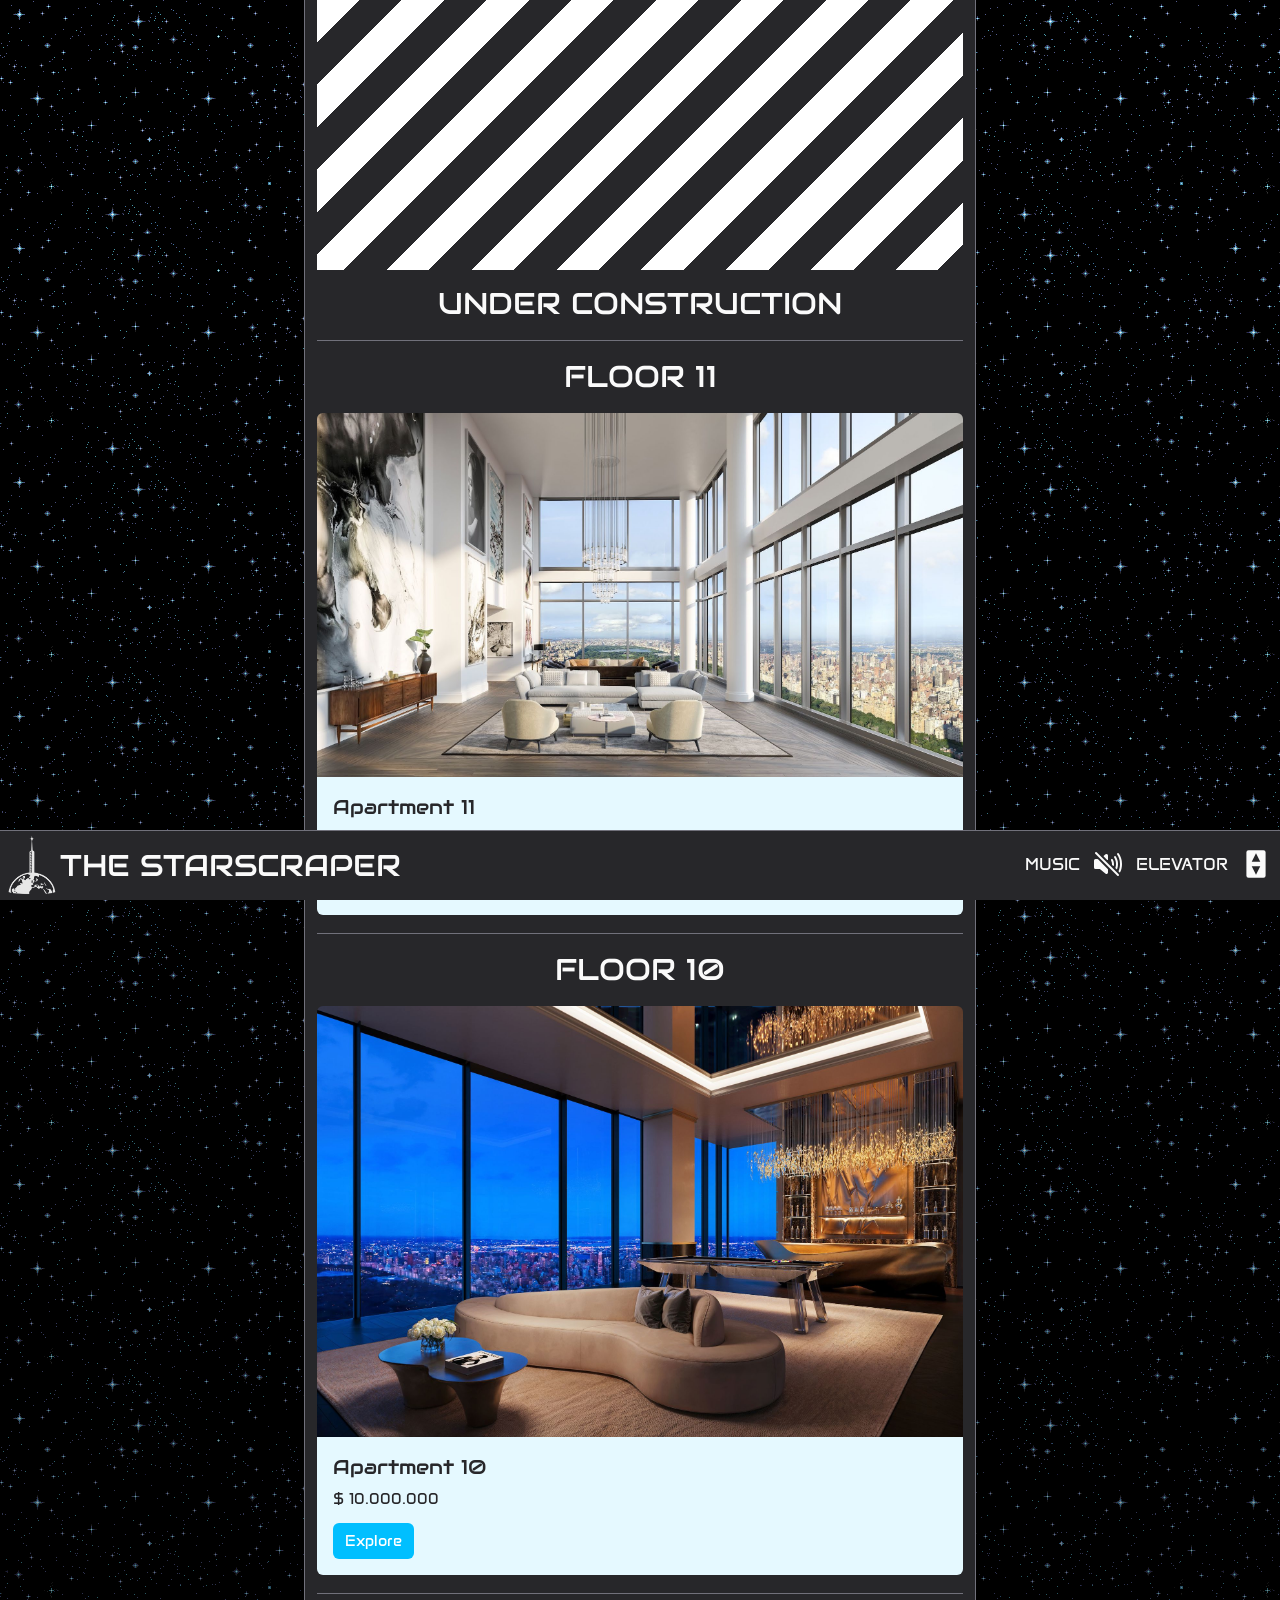
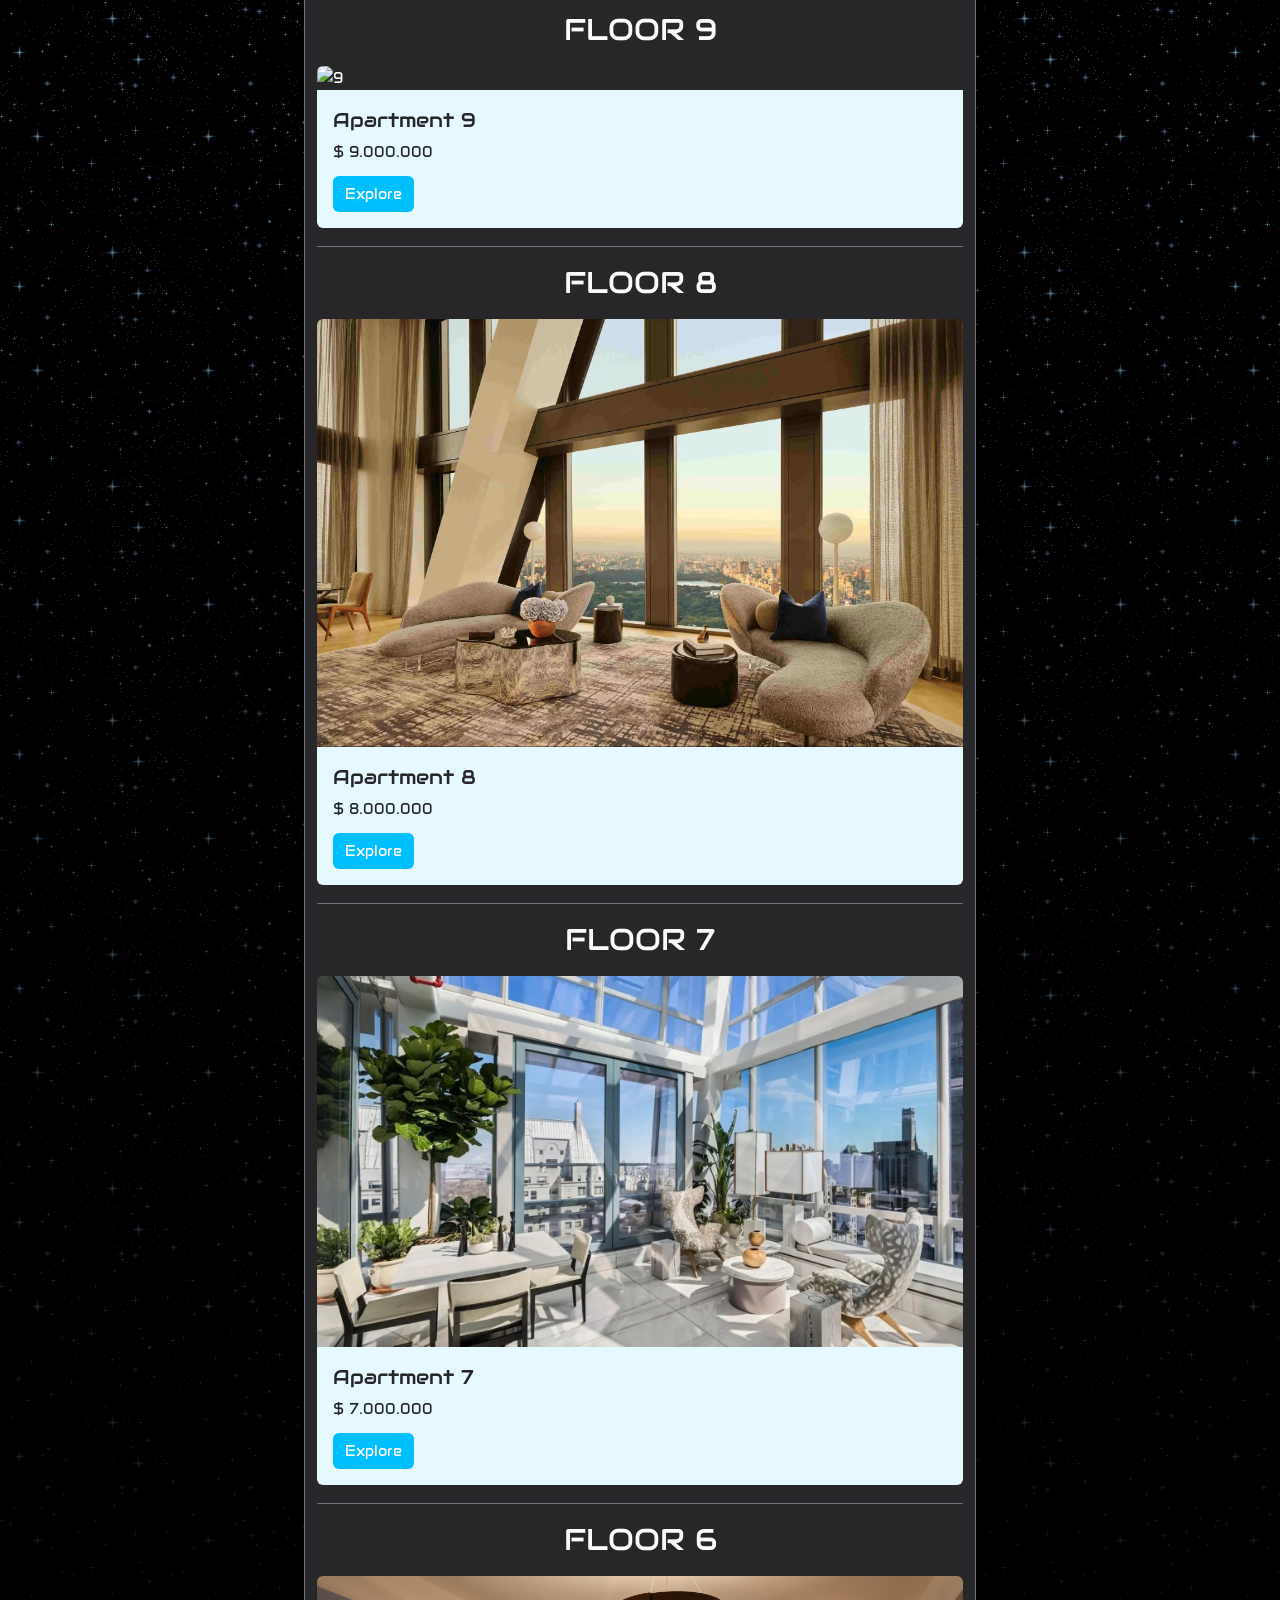
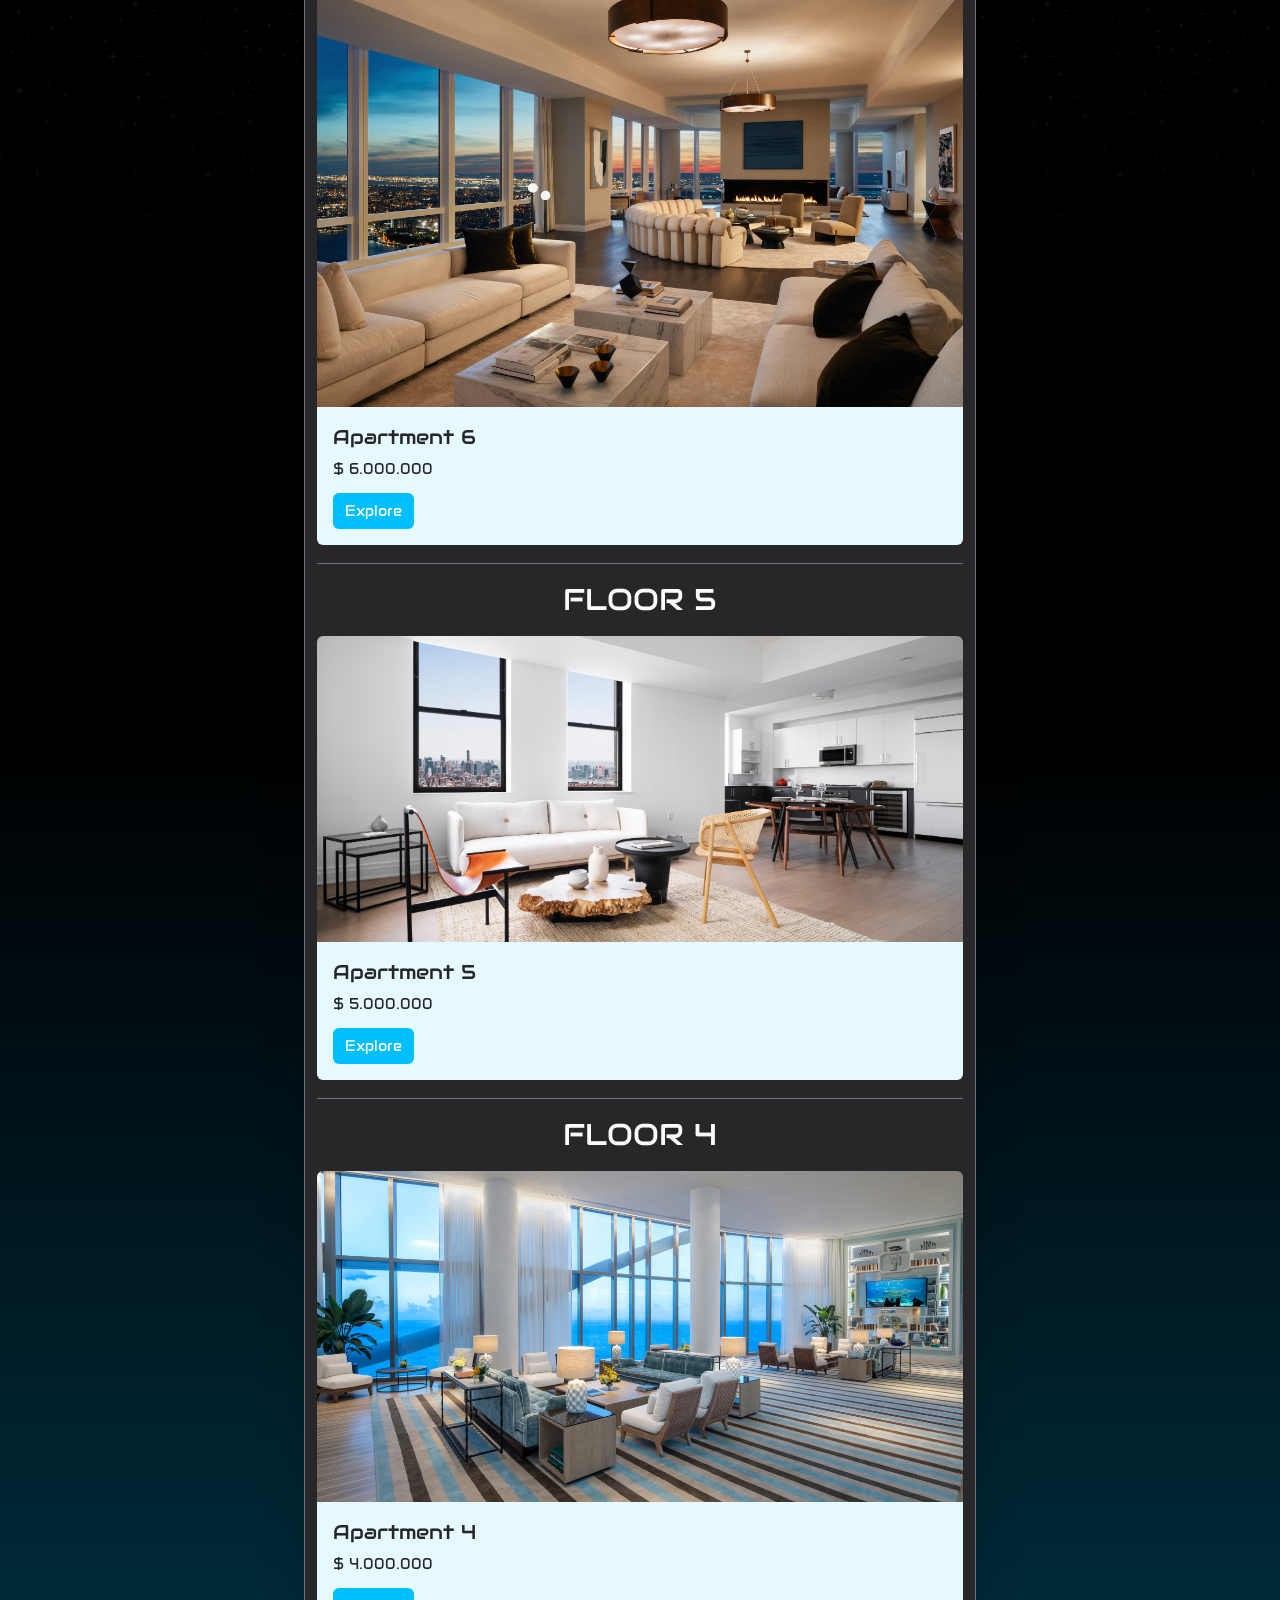
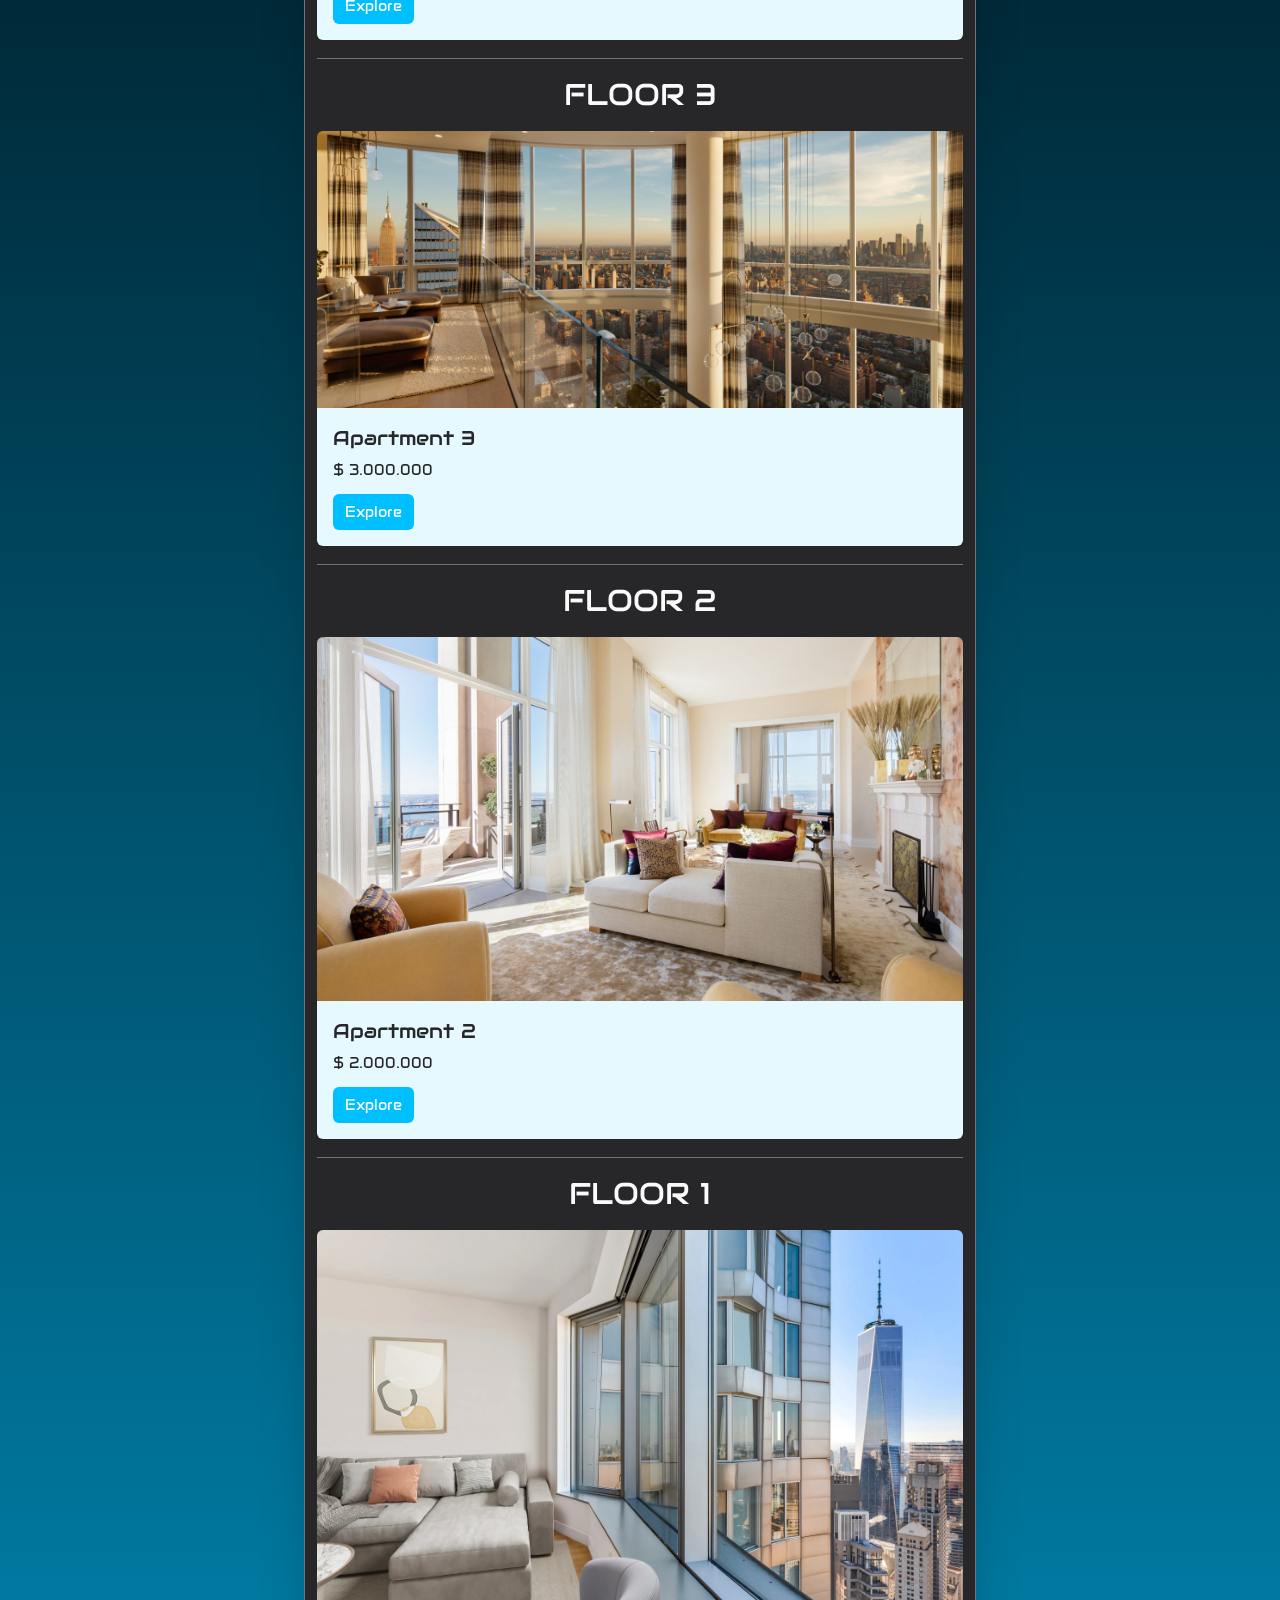
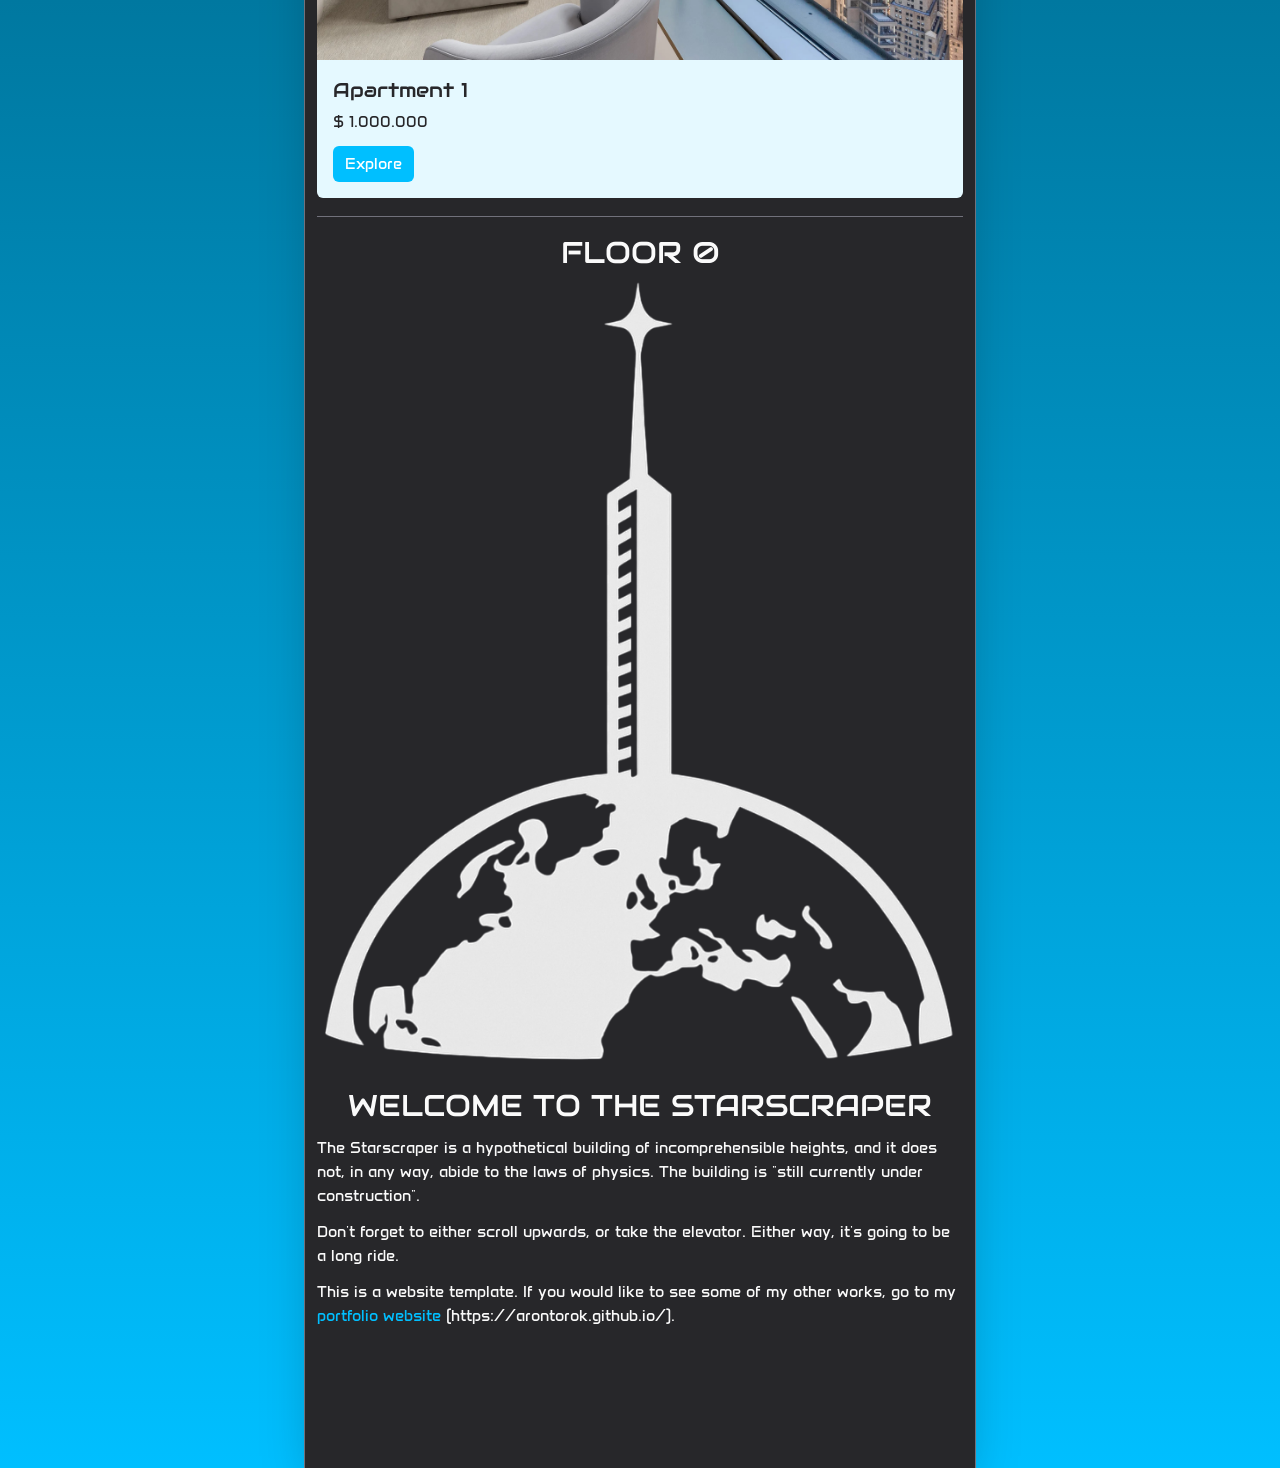
==== commit 01fdee6a: "Add files via upload" ====
--- a/docs/index.html
+++ b/docs/index.html
@@ -12,8 +12,8 @@
       href="https://fonts.googleapis.com/css2?family=Anta&family=Audiowide&display=swap"
       rel="stylesheet"
     />
-    <script type="module" crossorigin src="./assets/index-3EKQCTfp.js"></script>
-    <link rel="stylesheet" crossorigin href="./assets/index-Bw94CM4X.css">
+    <script type="module" crossorigin src="./assets/index-BTf-rf3u.js"></script>
+    <link rel="stylesheet" crossorigin href="./assets/index-BolkywJs.css">
   </head>
   <body class="font-anta relative text-zinc-50">
     <div id="root"></div>
--- a/docs/assets/index-BolkywJs.css
+++ b/docs/assets/index-BolkywJs.css
@@ -0,0 +1 @@
+@layer properties{@supports (((-webkit-hyphens:none)) and (not (margin-trim:inline))) or ((-moz-orient:inline) and (not (color:rgb(from red r g b)))){*,:before,:after,::backdrop{--tw-border-style:solid;--tw-font-weight:initial;--tw-shadow:0 0 #0000;--tw-shadow-color:initial;--tw-shadow-alpha:100%;--tw-inset-shadow:0 0 #0000;--tw-inset-shadow-color:initial;--tw-inset-shadow-alpha:100%;--tw-ring-color:initial;--tw-ring-shadow:0 0 #0000;--tw-inset-ring-color:initial;--tw-inset-ring-shadow:0 0 #0000;--tw-ring-inset:initial;--tw-ring-offset-width:0px;--tw-ring-offset-color:#fff;--tw-ring-offset-shadow:0 0 #0000;--tw-outline-style:solid}}}@layer theme{:root,:host{--font-sans:ui-sans-serif,system-ui,sans-serif,"Apple Color Emoji","Segoe UI Emoji","Segoe UI Symbol","Noto Color Emoji";--font-mono:ui-monospace,SFMono-Regular,Menlo,Monaco,Consolas,"Liberation Mono","Courier New",monospace;--color-zinc-50:oklch(98.5% 0 0);--color-zinc-200:oklch(92% .004 286.32);--color-zinc-400:oklch(70.5% .015 286.067);--color-zinc-500:oklch(55.2% .016 285.938);--color-zinc-800:oklch(27.4% .006 286.033);--color-white:#fff;--spacing:.25rem;--container-sm:24rem;--container-2xl:42rem;--text-lg:1.125rem;--text-lg--line-height:calc(1.75/1.125);--text-xl:1.25rem;--text-xl--line-height:calc(1.75/1.25);--text-2xl:1.5rem;--text-2xl--line-height:calc(2/1.5);--text-3xl:1.875rem;--text-3xl--line-height: 1.2 ;--font-weight-bold:700;--radius-md:.375rem;--default-font-family:var(--font-sans);--default-mono-font-family:var(--font-mono);--font-anta:"Anta",sans-serif;--font-audio:"Audiowide",sans-serif}}@layer base{*,:after,:before,::backdrop{box-sizing:border-box;border:0 solid;margin:0;padding:0}::file-selector-button{box-sizing:border-box;border:0 solid;margin:0;padding:0}html,:host{-webkit-text-size-adjust:100%;tab-size:4;line-height:1.5;font-family:var(--default-font-family,ui-sans-serif,system-ui,sans-serif,"Apple Color Emoji","Segoe UI Emoji","Segoe UI Symbol","Noto Color Emoji");font-feature-settings:var(--default-font-feature-settings,normal);font-variation-settings:var(--default-font-variation-settings,normal);-webkit-tap-highlight-color:transparent}hr{height:0;color:inherit;border-top-width:1px}abbr:where([title]){-webkit-text-decoration:underline dotted;text-decoration:underline dotted}h1,h2,h3,h4,h5,h6{font-size:inherit;font-weight:inherit}a{color:inherit;-webkit-text-decoration:inherit;text-decoration:inherit}b,strong{font-weight:bolder}code,kbd,samp,pre{font-family:var(--default-mono-font-family,ui-monospace,SFMono-Regular,Menlo,Monaco,Consolas,"Liberation Mono","Courier New",monospace);font-feature-settings:var(--default-mono-font-feature-settings,normal);font-variation-settings:var(--default-mono-font-variation-settings,normal);font-size:1em}small{font-size:80%}sub,sup{vertical-align:baseline;font-size:75%;line-height:0;position:relative}sub{bottom:-.25em}sup{top:-.5em}table{text-indent:0;border-color:inherit;border-collapse:collapse}:-moz-focusring{outline:auto}progress{vertical-align:baseline}summary{display:list-item}ol,ul,menu{list-style:none}img,svg,video,canvas,audio,iframe,embed,object{vertical-align:middle;display:block}img,video{max-width:100%;height:auto}button,input,select,optgroup,textarea{font:inherit;font-feature-settings:inherit;font-variation-settings:inherit;letter-spacing:inherit;color:inherit;opacity:1;background-color:#0000;border-radius:0}::file-selector-button{font:inherit;font-feature-settings:inherit;font-variation-settings:inherit;letter-spacing:inherit;color:inherit;opacity:1;background-color:#0000;border-radius:0}:where(select:is([multiple],[size])) optgroup{font-weight:bolder}:where(select:is([multiple],[size])) optgroup option{padding-inline-start:20px}::file-selector-button{margin-inline-end:4px}::placeholder{opacity:1}@supports (not ((-webkit-appearance:-apple-pay-button))) or (contain-intrinsic-size:1px){::placeholder{color:currentColor}@supports (color:color-mix(in lab,red,red)){::placeholder{color:color-mix(in oklab,currentcolor 50%,transparent)}}}textarea{resize:vertical}::-webkit-search-decoration{-webkit-appearance:none}::-webkit-date-and-time-value{min-height:1lh;text-align:inherit}::-webkit-datetime-edit{display:inline-flex}::-webkit-datetime-edit-fields-wrapper{padding:0}::-webkit-datetime-edit{padding-block:0}::-webkit-datetime-edit-year-field{padding-block:0}::-webkit-datetime-edit-month-field{padding-block:0}::-webkit-datetime-edit-day-field{padding-block:0}::-webkit-datetime-edit-hour-field{padding-block:0}::-webkit-datetime-edit-minute-field{padding-block:0}::-webkit-datetime-edit-second-field{padding-block:0}::-webkit-datetime-edit-millisecond-field{padding-block:0}::-webkit-datetime-edit-meridiem-field{padding-block:0}::-webkit-calendar-picker-indicator{line-height:1}:-moz-ui-invalid{box-shadow:none}button,input:where([type=button],[type=reset],[type=submit]){appearance:button}::file-selector-button{appearance:button}::-webkit-inner-spin-button{height:auto}::-webkit-outer-spin-button{height:auto}[hidden]:where(:not([hidden=until-found])){display:none!important}}@layer components;@layer utilities{.fixed{position:fixed}.relative{position:relative}.top-0{top:calc(var(--spacing)*0)}.right-0{right:calc(var(--spacing)*0)}.bottom-0{bottom:calc(var(--spacing)*0)}.left-0{left:calc(var(--spacing)*0)}.mx-15{margin-inline:calc(var(--spacing)*15)}.my-4\.5{margin-block:calc(var(--spacing)*4.5)}.mt-3{margin-top:calc(var(--spacing)*3)}.mt-4{margin-top:calc(var(--spacing)*4)}.mt-4\.5{margin-top:calc(var(--spacing)*4.5)}.mb-1\.5{margin-bottom:calc(var(--spacing)*1.5)}.mb-3{margin-bottom:calc(var(--spacing)*3)}.mb-4{margin-bottom:calc(var(--spacing)*4)}.mb-35{margin-bottom:calc(var(--spacing)*35)}.flex{display:flex}.grid{display:grid}.hidden{display:none}.h-\[30vh\]{height:30vh}.h-full{height:100%}.h-screen{height:100vh}.w-2xl{width:var(--container-2xl)}.w-12{width:calc(var(--spacing)*12)}.w-sm{width:var(--container-sm)}.cursor-pointer{cursor:pointer}.grid-cols-2{grid-template-columns:repeat(2,minmax(0,1fr))}.flex-col{flex-direction:column}.items-center{align-items:center}.justify-between{justify-content:space-between}.justify-center{justify-content:center}.gap-1{gap:calc(var(--spacing)*1)}.gap-3{gap:calc(var(--spacing)*3)}.self-end{align-self:flex-end}.self-start{align-self:flex-start}.rounded-md{border-radius:var(--radius-md)}.rounded-t-md{border-top-left-radius:var(--radius-md);border-top-right-radius:var(--radius-md)}.rounded-b-md{border-bottom-right-radius:var(--radius-md);border-bottom-left-radius:var(--radius-md)}.border-x{border-inline-style:var(--tw-border-style);border-inline-width:1px}.border-t{border-top-style:var(--tw-border-style);border-top-width:1px}.border-l{border-left-style:var(--tw-border-style);border-left-width:1px}.border-x-zinc-500{border-inline-color:var(--color-zinc-500)}.border-t-zinc-500{border-top-color:var(--color-zinc-500)}.border-l-zinc-500{border-left-color:var(--color-zinc-500)}.bg-\[\#00bfff\]{background-color:#00bfff}.bg-\[\#e5f9ff\]{background-color:#e5f9ff}.bg-zinc-50{background-color:var(--color-zinc-50)}.bg-zinc-800{background-color:var(--color-zinc-800)}.p-1\.5{padding:calc(var(--spacing)*1.5)}.p-4{padding:calc(var(--spacing)*4)}.px-2{padding-inline:calc(var(--spacing)*2)}.px-3{padding-inline:calc(var(--spacing)*3)}.py-1{padding-block:calc(var(--spacing)*1)}.py-1\.5{padding-block:calc(var(--spacing)*1.5)}.py-3{padding-block:calc(var(--spacing)*3)}.text-center{text-align:center}.font-anta{font-family:var(--font-anta)}.text-2xl{font-size:var(--text-2xl);line-height:var(--tw-leading,var(--text-2xl--line-height))}.text-3xl{font-size:var(--text-3xl);line-height:var(--tw-leading,var(--text-3xl--line-height))}.text-lg{font-size:var(--text-lg);line-height:var(--tw-leading,var(--text-lg--line-height))}.text-xl{font-size:var(--text-xl);line-height:var(--tw-leading,var(--text-xl--line-height))}.font-bold{--tw-font-weight:var(--font-weight-bold);font-weight:var(--font-weight-bold)}.text-\[\#00bfff\]{color:#00bfff}.text-white{color:var(--color-white)}.text-zinc-50{color:var(--color-zinc-50)}.text-zinc-800{color:var(--color-zinc-800)}.shadow-2xl{--tw-shadow:0 25px 50px -12px var(--tw-shadow-color,#00000040);box-shadow:var(--tw-inset-shadow),var(--tw-inset-ring-shadow),var(--tw-ring-offset-shadow),var(--tw-ring-shadow),var(--tw-shadow)}@media(hover:hover){.hover\:bg-\[\#e5f9ff\]:hover{background-color:#e5f9ff}.hover\:bg-zinc-200:hover{background-color:var(--color-zinc-200)}.hover\:text-\[\#00bfff\]:hover{color:#00bfff}.hover\:text-zinc-400:hover{color:var(--color-zinc-400)}.hover\:underline:hover{text-decoration-line:underline}.hover\:outline-2:hover{outline-style:var(--tw-outline-style);outline-width:2px}}@media(min-width:48rem){.md\:flex-row{flex-direction:row}}}h1{font-family:var(--font-audio)}body{background:linear-gradient(#000 50%,#00131a,#002633,#00394d,#004d66,#006080,#007399,#0086b3,#09c,#00ace6 95%,#00bfff)}body:before{content:"";z-index:-1;background:url(./stars-BCWDaUOx.gif);width:100%;height:45%;position:absolute;-webkit-mask-image:linear-gradient(#000 0%,#0000 100%);mask-image:linear-gradient(#000,#0000);-webkit-mask-size:100% 100%;mask-size:100% 100%;-webkit-mask-repeat:no-repeat;mask-repeat:no-repeat}.construction{background:repeating-linear-gradient(135deg,#fff 0 30px,#0000 30px 60px)}@property --tw-border-style{syntax:"*";inherits:false;initial-value:solid}@property --tw-font-weight{syntax:"*";inherits:false}@property --tw-shadow{syntax:"*";inherits:false;initial-value:0 0 #0000}@property --tw-shadow-color{syntax:"*";inherits:false}@property --tw-shadow-alpha{syntax:"<percentage>";inherits:false;initial-value:100%}@property --tw-inset-shadow{syntax:"*";inherits:false;initial-value:0 0 #0000}@property --tw-inset-shadow-color{syntax:"*";inherits:false}@property --tw-inset-shadow-alpha{syntax:"<percentage>";inherits:false;initial-value:100%}@property --tw-ring-color{syntax:"*";inherits:false}@property --tw-ring-shadow{syntax:"*";inherits:false;initial-value:0 0 #0000}@property --tw-inset-ring-color{syntax:"*";inherits:false}@property --tw-inset-ring-shadow{syntax:"*";inherits:false;initial-value:0 0 #0000}@property --tw-ring-inset{syntax:"*";inherits:false}@property --tw-ring-offset-width{syntax:"<length>";inherits:false;initial-value:0}@property --tw-ring-offset-color{syntax:"*";inherits:false;initial-value:#fff}@property --tw-ring-offset-shadow{syntax:"*";inherits:false;initial-value:0 0 #0000}@property --tw-outline-style{syntax:"*";inherits:false;initial-value:solid}
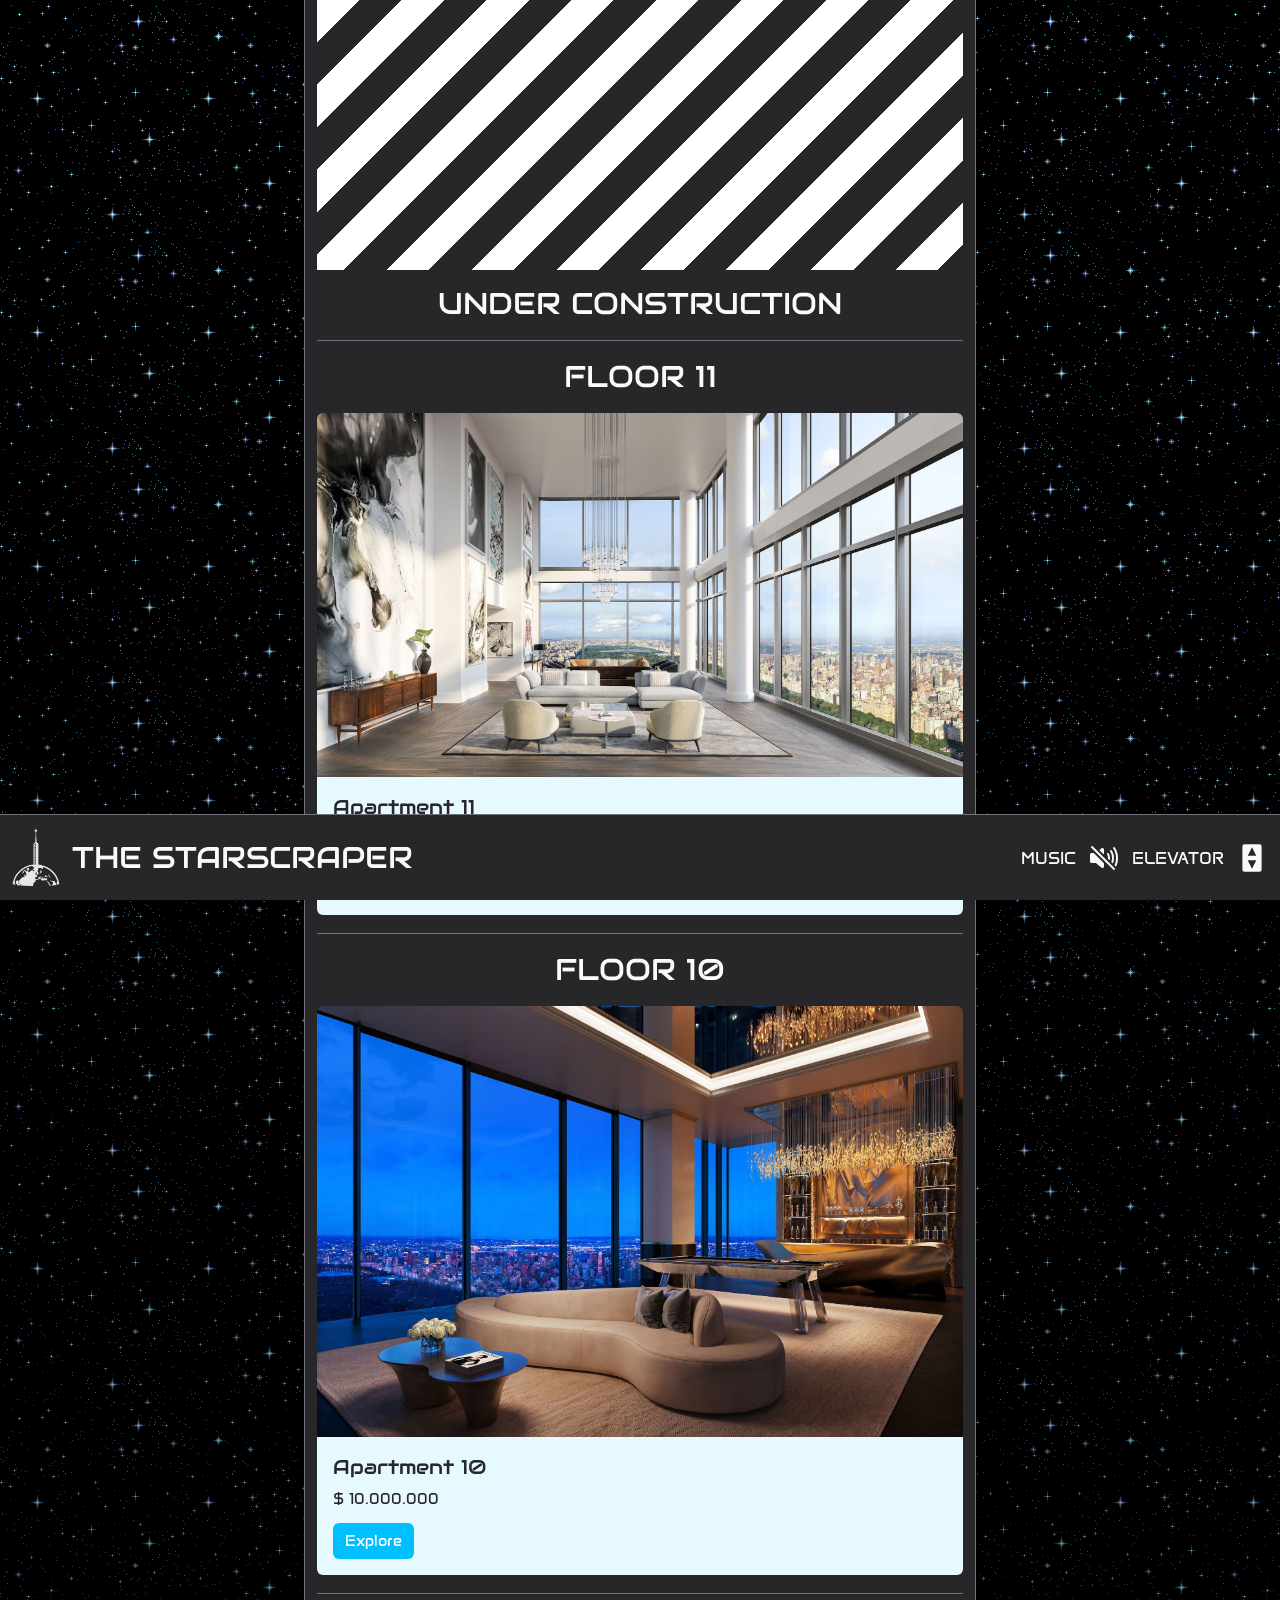
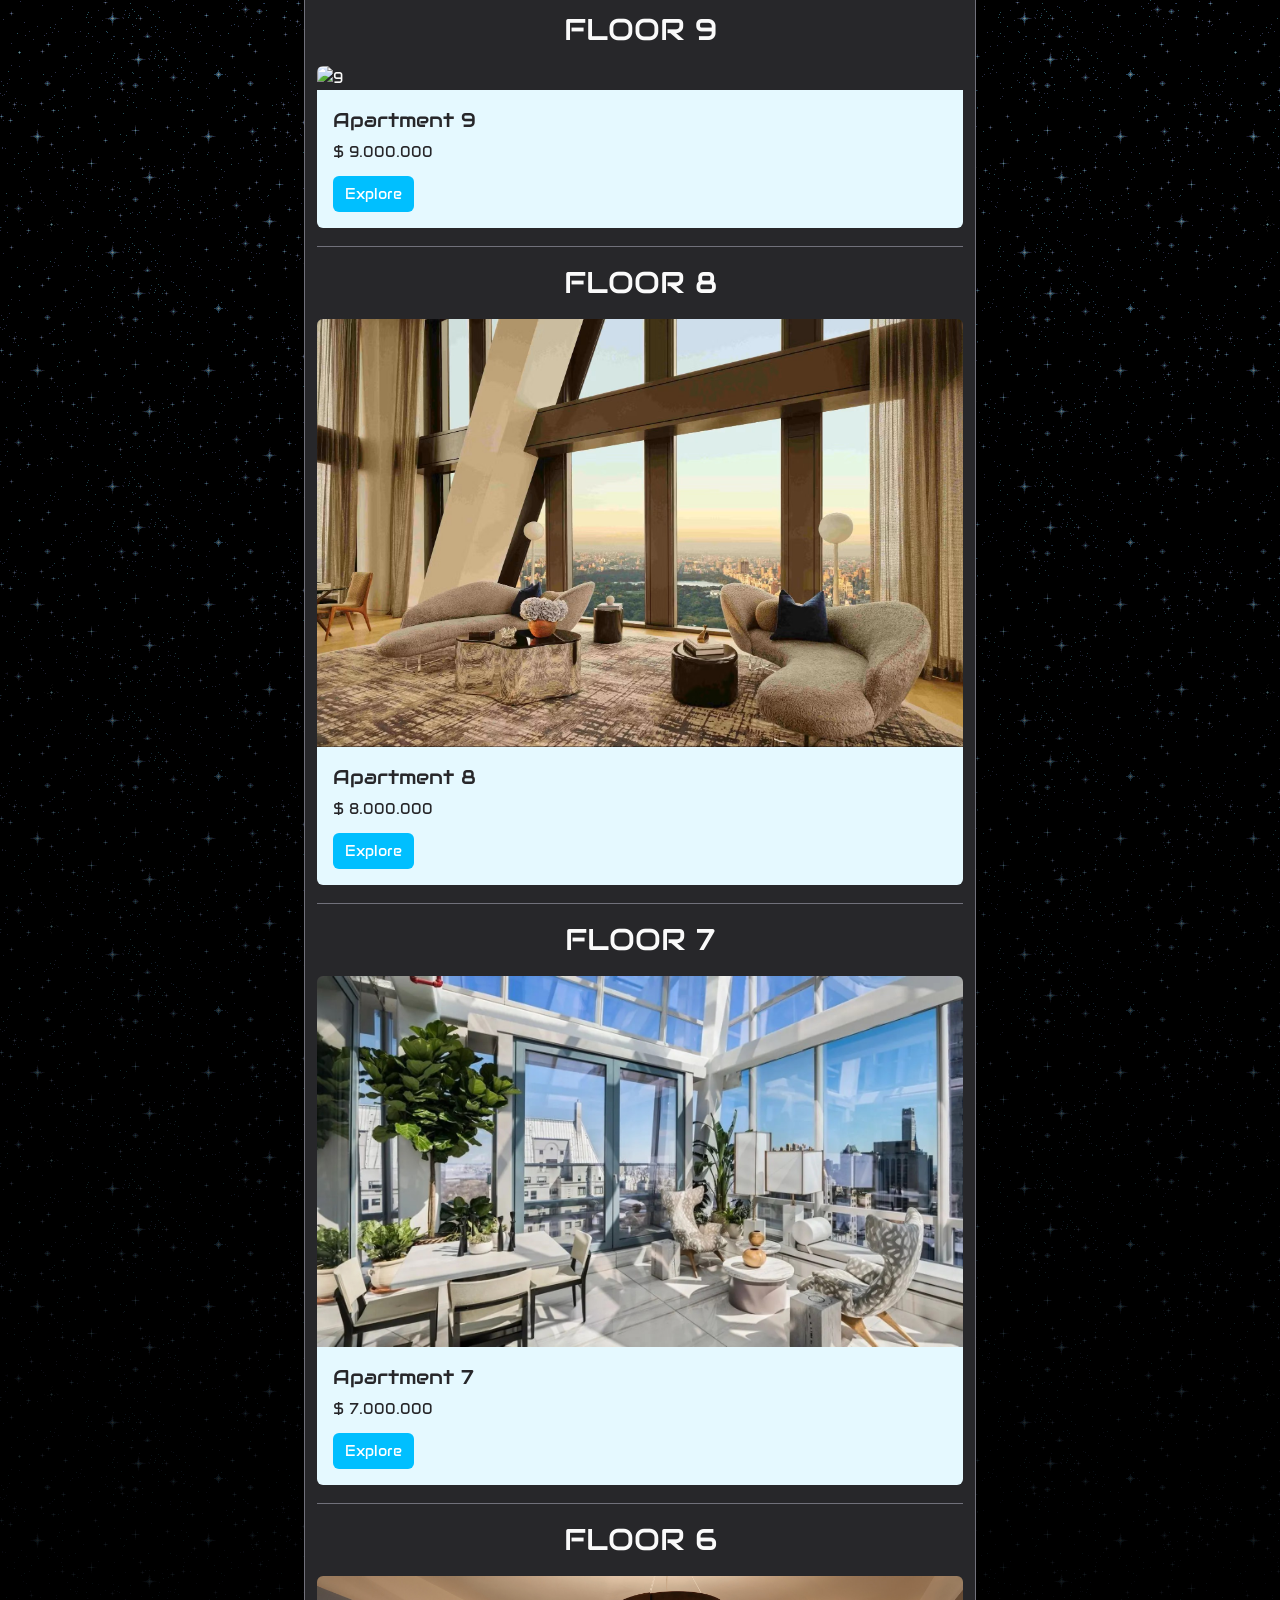
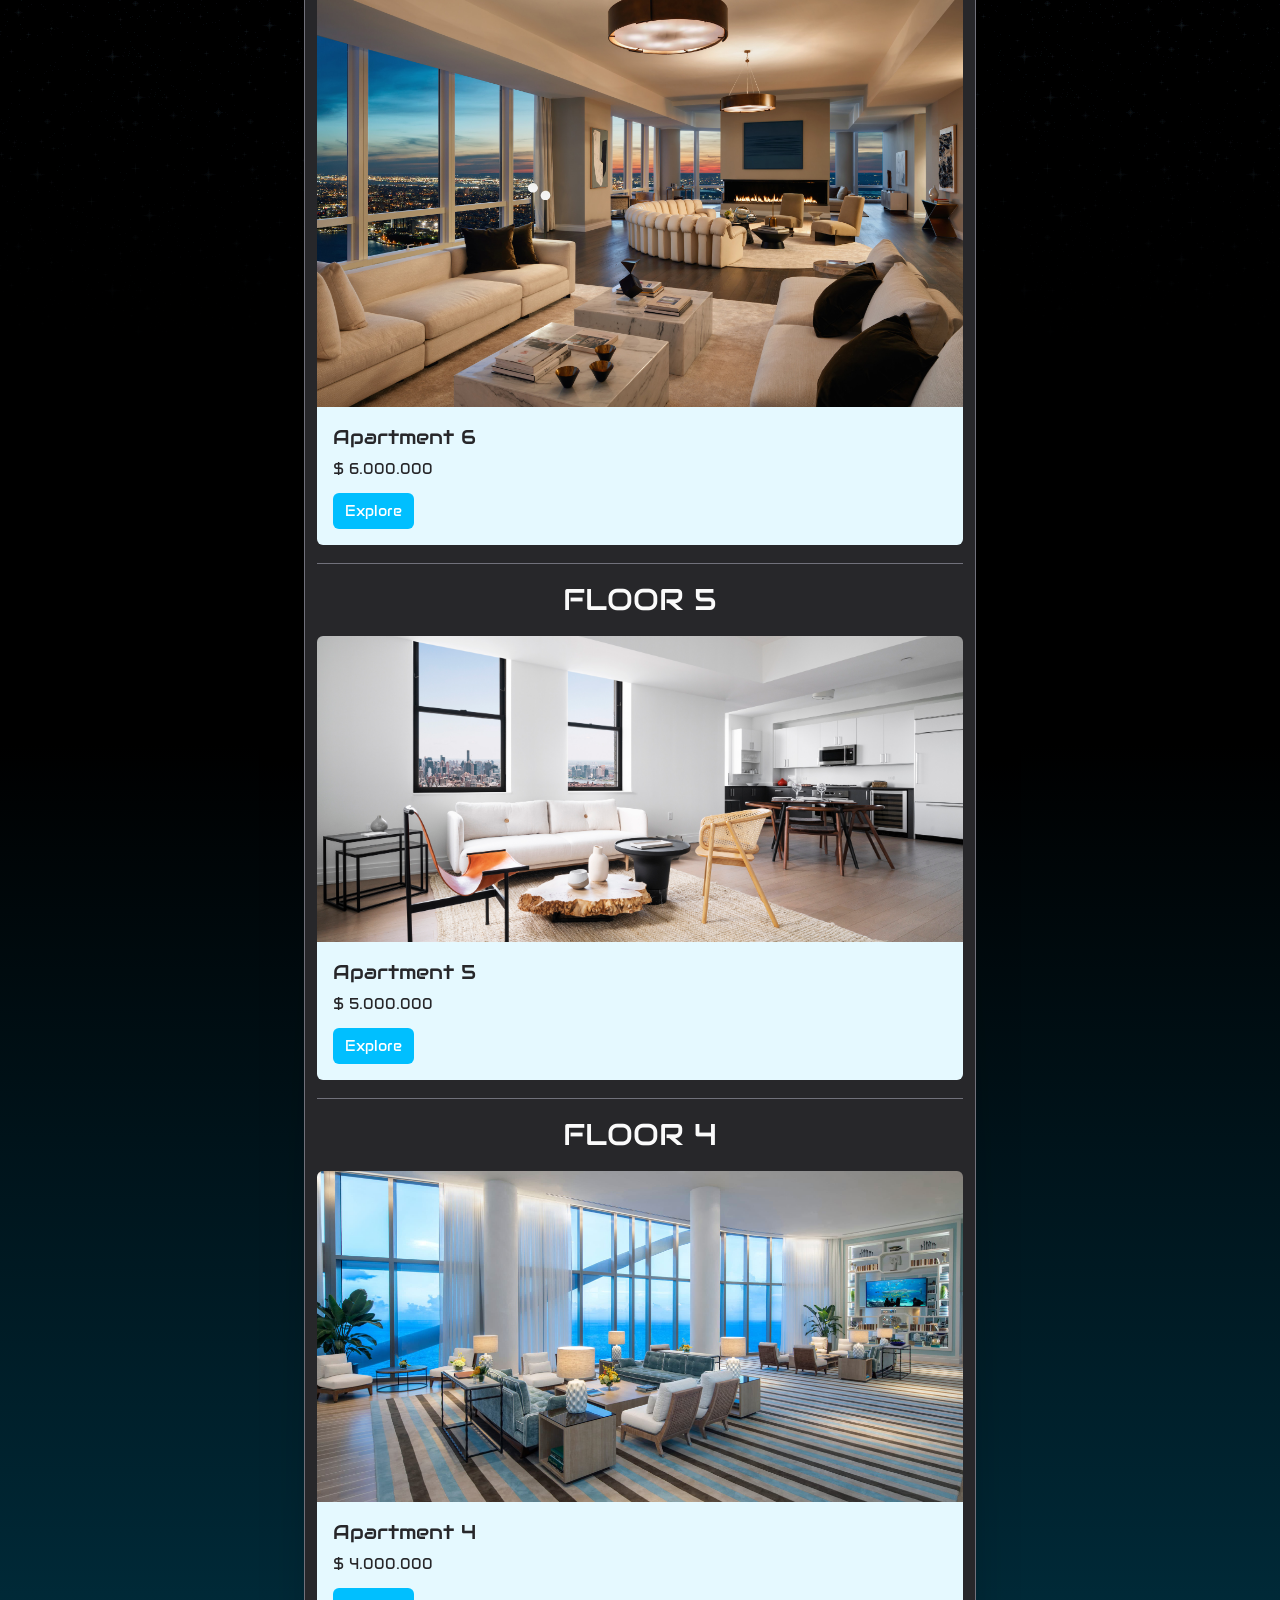
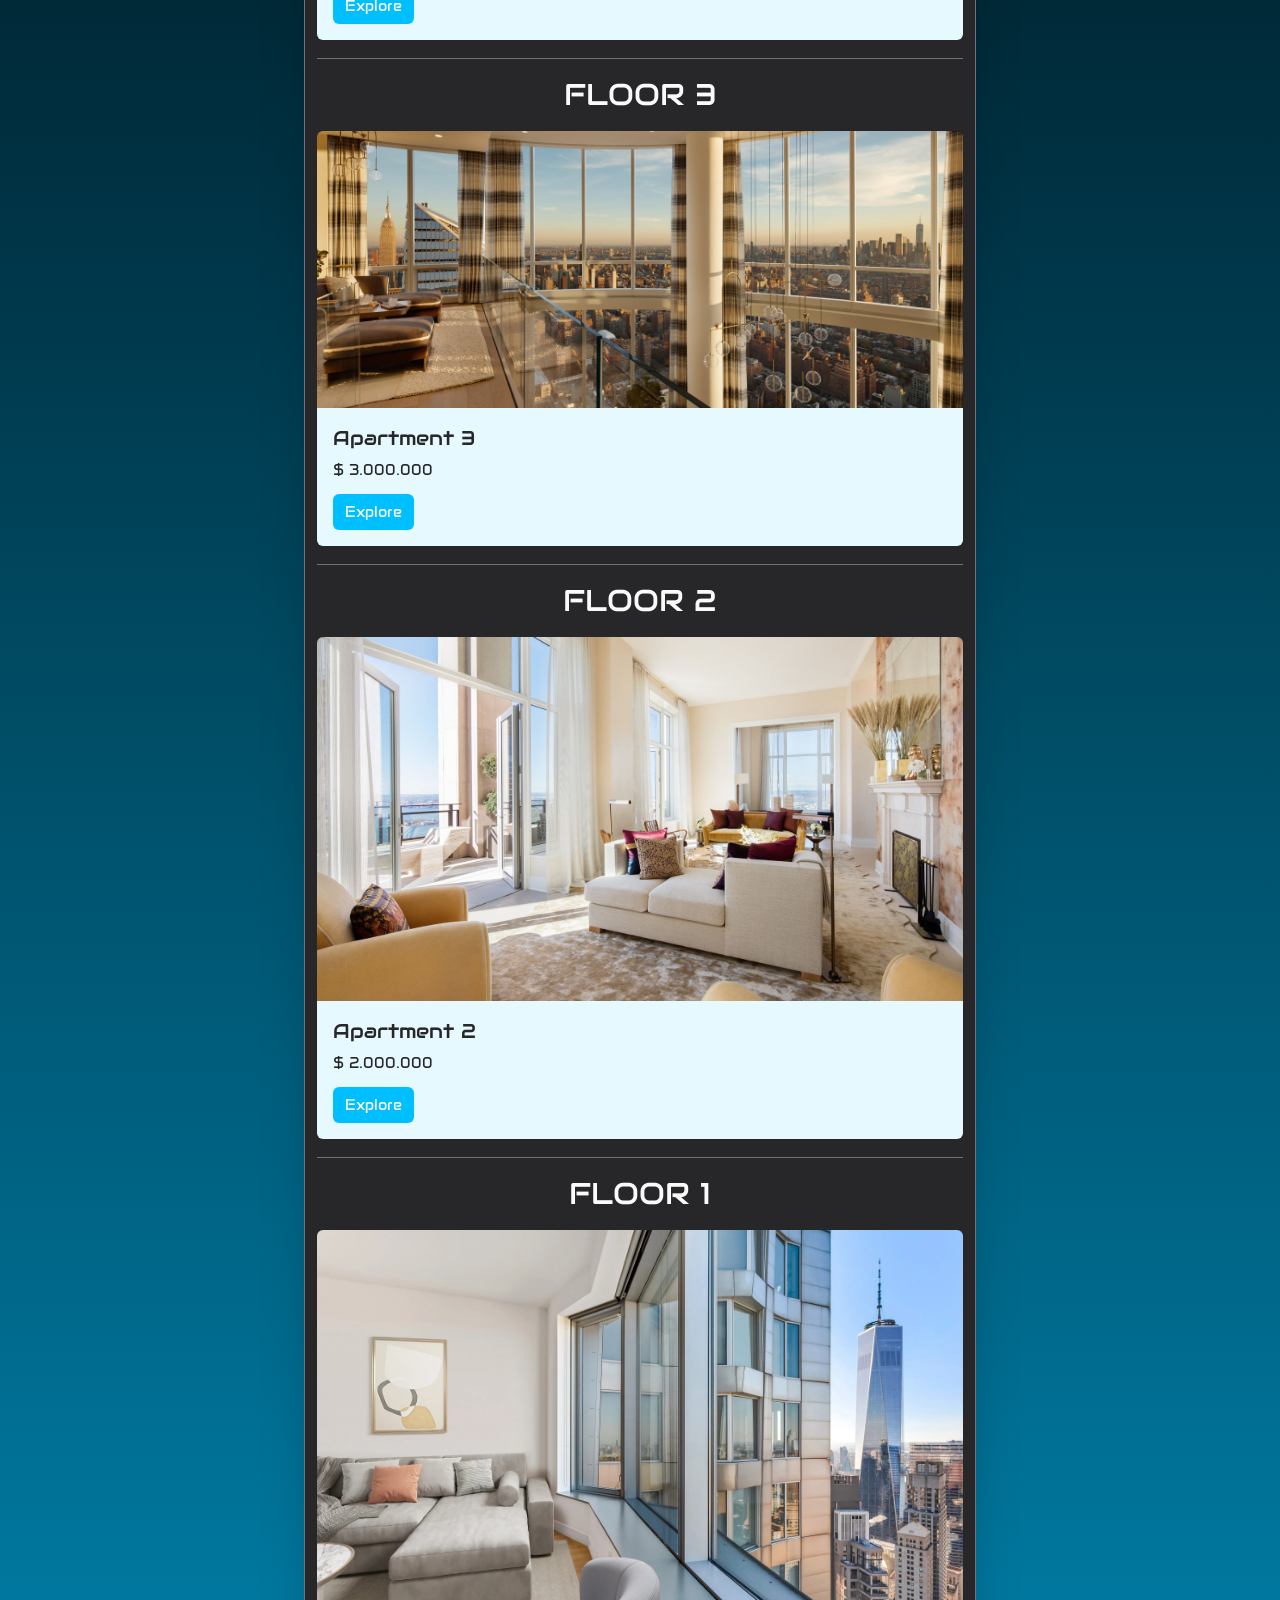
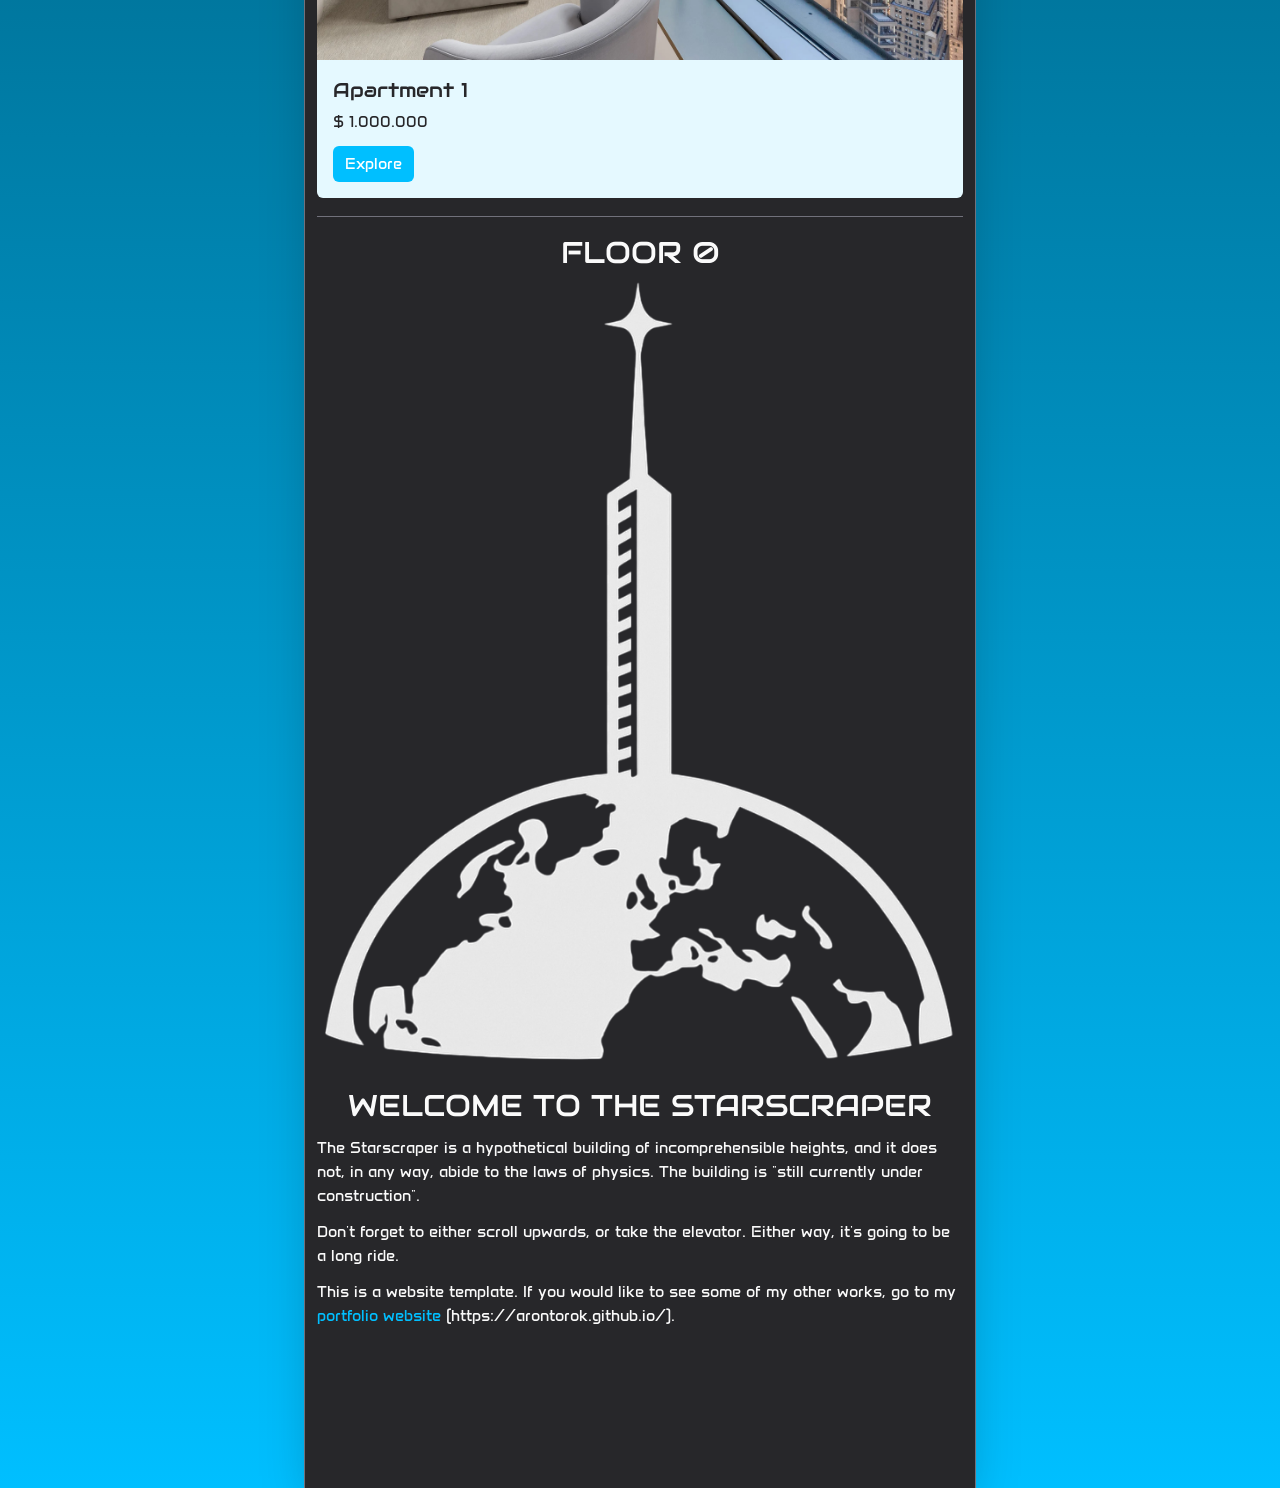
==== commit 4944a9bf: "Add files via upload" ====
--- a/docs/index.html
+++ b/docs/index.html
@@ -12,8 +12,8 @@
       href="https://fonts.googleapis.com/css2?family=Anta&family=Audiowide&display=swap"
       rel="stylesheet"
     />
-    <script type="module" crossorigin src="./assets/index-BTf-rf3u.js"></script>
-    <link rel="stylesheet" crossorigin href="./assets/index-BolkywJs.css">
+    <script type="module" crossorigin src="./assets/index-BdcHbpXF.js"></script>
+    <link rel="stylesheet" crossorigin href="./assets/index-I4BDYyXn.css">
   </head>
   <body class="font-anta relative text-zinc-50">
     <div id="root"></div>
--- a/docs/assets/index-I4BDYyXn.css
+++ b/docs/assets/index-I4BDYyXn.css
@@ -0,0 +1 @@
+@layer properties{@supports (((-webkit-hyphens:none)) and (not (margin-trim:inline))) or ((-moz-orient:inline) and (not (color:rgb(from red r g b)))){*,:before,:after,::backdrop{--tw-border-style:solid;--tw-font-weight:initial;--tw-shadow:0 0 #0000;--tw-shadow-color:initial;--tw-shadow-alpha:100%;--tw-inset-shadow:0 0 #0000;--tw-inset-shadow-color:initial;--tw-inset-shadow-alpha:100%;--tw-ring-color:initial;--tw-ring-shadow:0 0 #0000;--tw-inset-ring-color:initial;--tw-inset-ring-shadow:0 0 #0000;--tw-ring-inset:initial;--tw-ring-offset-width:0px;--tw-ring-offset-color:#fff;--tw-ring-offset-shadow:0 0 #0000;--tw-outline-style:solid}}}@layer theme{:root,:host{--font-sans:ui-sans-serif,system-ui,sans-serif,"Apple Color Emoji","Segoe UI Emoji","Segoe UI Symbol","Noto Color Emoji";--font-mono:ui-monospace,SFMono-Regular,Menlo,Monaco,Consolas,"Liberation Mono","Courier New",monospace;--color-zinc-50:oklch(98.5% 0 0);--color-zinc-200:oklch(92% .004 286.32);--color-zinc-400:oklch(70.5% .015 286.067);--color-zinc-500:oklch(55.2% .016 285.938);--color-zinc-800:oklch(27.4% .006 286.033);--color-white:#fff;--spacing:.25rem;--container-sm:24rem;--container-2xl:42rem;--text-lg:1.125rem;--text-lg--line-height:calc(1.75/1.125);--text-xl:1.25rem;--text-xl--line-height:calc(1.75/1.25);--text-2xl:1.5rem;--text-2xl--line-height:calc(2/1.5);--text-3xl:1.875rem;--text-3xl--line-height: 1.2 ;--font-weight-bold:700;--radius-md:.375rem;--default-font-family:var(--font-sans);--default-mono-font-family:var(--font-mono);--font-anta:"Anta",sans-serif;--font-audio:"Audiowide",sans-serif}}@layer base{*,:after,:before,::backdrop{box-sizing:border-box;border:0 solid;margin:0;padding:0}::file-selector-button{box-sizing:border-box;border:0 solid;margin:0;padding:0}html,:host{-webkit-text-size-adjust:100%;tab-size:4;line-height:1.5;font-family:var(--default-font-family,ui-sans-serif,system-ui,sans-serif,"Apple Color Emoji","Segoe UI Emoji","Segoe UI Symbol","Noto Color Emoji");font-feature-settings:var(--default-font-feature-settings,normal);font-variation-settings:var(--default-font-variation-settings,normal);-webkit-tap-highlight-color:transparent}hr{height:0;color:inherit;border-top-width:1px}abbr:where([title]){-webkit-text-decoration:underline dotted;text-decoration:underline dotted}h1,h2,h3,h4,h5,h6{font-size:inherit;font-weight:inherit}a{color:inherit;-webkit-text-decoration:inherit;text-decoration:inherit}b,strong{font-weight:bolder}code,kbd,samp,pre{font-family:var(--default-mono-font-family,ui-monospace,SFMono-Regular,Menlo,Monaco,Consolas,"Liberation Mono","Courier New",monospace);font-feature-settings:var(--default-mono-font-feature-settings,normal);font-variation-settings:var(--default-mono-font-variation-settings,normal);font-size:1em}small{font-size:80%}sub,sup{vertical-align:baseline;font-size:75%;line-height:0;position:relative}sub{bottom:-.25em}sup{top:-.5em}table{text-indent:0;border-color:inherit;border-collapse:collapse}:-moz-focusring{outline:auto}progress{vertical-align:baseline}summary{display:list-item}ol,ul,menu{list-style:none}img,svg,video,canvas,audio,iframe,embed,object{vertical-align:middle;display:block}img,video{max-width:100%;height:auto}button,input,select,optgroup,textarea{font:inherit;font-feature-settings:inherit;font-variation-settings:inherit;letter-spacing:inherit;color:inherit;opacity:1;background-color:#0000;border-radius:0}::file-selector-button{font:inherit;font-feature-settings:inherit;font-variation-settings:inherit;letter-spacing:inherit;color:inherit;opacity:1;background-color:#0000;border-radius:0}:where(select:is([multiple],[size])) optgroup{font-weight:bolder}:where(select:is([multiple],[size])) optgroup option{padding-inline-start:20px}::file-selector-button{margin-inline-end:4px}::placeholder{opacity:1}@supports (not ((-webkit-appearance:-apple-pay-button))) or (contain-intrinsic-size:1px){::placeholder{color:currentColor}@supports (color:color-mix(in lab,red,red)){::placeholder{color:color-mix(in oklab,currentcolor 50%,transparent)}}}textarea{resize:vertical}::-webkit-search-decoration{-webkit-appearance:none}::-webkit-date-and-time-value{min-height:1lh;text-align:inherit}::-webkit-datetime-edit{display:inline-flex}::-webkit-datetime-edit-fields-wrapper{padding:0}::-webkit-datetime-edit{padding-block:0}::-webkit-datetime-edit-year-field{padding-block:0}::-webkit-datetime-edit-month-field{padding-block:0}::-webkit-datetime-edit-day-field{padding-block:0}::-webkit-datetime-edit-hour-field{padding-block:0}::-webkit-datetime-edit-minute-field{padding-block:0}::-webkit-datetime-edit-second-field{padding-block:0}::-webkit-datetime-edit-millisecond-field{padding-block:0}::-webkit-datetime-edit-meridiem-field{padding-block:0}::-webkit-calendar-picker-indicator{line-height:1}:-moz-ui-invalid{box-shadow:none}button,input:where([type=button],[type=reset],[type=submit]){appearance:button}::file-selector-button{appearance:button}::-webkit-inner-spin-button{height:auto}::-webkit-outer-spin-button{height:auto}[hidden]:where(:not([hidden=until-found])){display:none!important}}@layer components;@layer utilities{.fixed{position:fixed}.relative{position:relative}.top-0{top:calc(var(--spacing)*0)}.right-0{right:calc(var(--spacing)*0)}.bottom-0{bottom:calc(var(--spacing)*0)}.left-0{left:calc(var(--spacing)*0)}.mx-15{margin-inline:calc(var(--spacing)*15)}.my-4\.5{margin-block:calc(var(--spacing)*4.5)}.mt-3{margin-top:calc(var(--spacing)*3)}.mt-4{margin-top:calc(var(--spacing)*4)}.mt-4\.5{margin-top:calc(var(--spacing)*4.5)}.mb-1\.5{margin-bottom:calc(var(--spacing)*1.5)}.mb-3{margin-bottom:calc(var(--spacing)*3)}.mb-40{margin-bottom:calc(var(--spacing)*40)}.flex{display:flex}.grid{display:grid}.hidden{display:none}.h-\[30vh\]{height:30vh}.h-full{height:100%}.h-screen{height:100vh}.w-2xl{width:var(--container-2xl)}.w-12{width:calc(var(--spacing)*12)}.w-sm{width:var(--container-sm)}.cursor-pointer{cursor:pointer}.grid-cols-2{grid-template-columns:repeat(2,minmax(0,1fr))}.flex-col{flex-direction:column}.items-center{align-items:center}.justify-between{justify-content:space-between}.justify-center{justify-content:center}.gap-3{gap:calc(var(--spacing)*3)}.self-end{align-self:flex-end}.self-start{align-self:flex-start}.rounded-md{border-radius:var(--radius-md)}.rounded-t-md{border-top-left-radius:var(--radius-md);border-top-right-radius:var(--radius-md)}.rounded-b-md{border-bottom-right-radius:var(--radius-md);border-bottom-left-radius:var(--radius-md)}.border-x{border-inline-style:var(--tw-border-style);border-inline-width:1px}.border-t{border-top-style:var(--tw-border-style);border-top-width:1px}.border-l{border-left-style:var(--tw-border-style);border-left-width:1px}.border-x-zinc-500{border-inline-color:var(--color-zinc-500)}.border-t-zinc-500{border-top-color:var(--color-zinc-500)}.border-l-zinc-500{border-left-color:var(--color-zinc-500)}.bg-\[\#00bfff\]{background-color:#00bfff}.bg-\[\#e5f9ff\]{background-color:#e5f9ff}.bg-zinc-50{background-color:var(--color-zinc-50)}.bg-zinc-800{background-color:var(--color-zinc-800)}.p-1\.5{padding:calc(var(--spacing)*1.5)}.p-3{padding:calc(var(--spacing)*3)}.p-4{padding:calc(var(--spacing)*4)}.px-3{padding-inline:calc(var(--spacing)*3)}.py-1\.5{padding-block:calc(var(--spacing)*1.5)}.py-3{padding-block:calc(var(--spacing)*3)}.text-center{text-align:center}.font-anta{font-family:var(--font-anta)}.text-2xl{font-size:var(--text-2xl);line-height:var(--tw-leading,var(--text-2xl--line-height))}.text-3xl{font-size:var(--text-3xl);line-height:var(--tw-leading,var(--text-3xl--line-height))}.text-lg{font-size:var(--text-lg);line-height:var(--tw-leading,var(--text-lg--line-height))}.text-xl{font-size:var(--text-xl);line-height:var(--tw-leading,var(--text-xl--line-height))}.font-bold{--tw-font-weight:var(--font-weight-bold);font-weight:var(--font-weight-bold)}.text-\[\#00bfff\]{color:#00bfff}.text-white{color:var(--color-white)}.text-zinc-50{color:var(--color-zinc-50)}.text-zinc-800{color:var(--color-zinc-800)}.shadow-2xl{--tw-shadow:0 25px 50px -12px var(--tw-shadow-color,#00000040);box-shadow:var(--tw-inset-shadow),var(--tw-inset-ring-shadow),var(--tw-ring-offset-shadow),var(--tw-ring-shadow),var(--tw-shadow)}@media(hover:hover){.hover\:bg-\[\#e5f9ff\]:hover{background-color:#e5f9ff}.hover\:bg-zinc-200:hover{background-color:var(--color-zinc-200)}.hover\:text-\[\#00bfff\]:hover{color:#00bfff}.hover\:text-zinc-400:hover{color:var(--color-zinc-400)}.hover\:underline:hover{text-decoration-line:underline}.hover\:outline-2:hover{outline-style:var(--tw-outline-style);outline-width:2px}}@media not all and (min-width:48rem){.max-md\:gap-3{gap:calc(var(--spacing)*3)}}@media(min-width:48rem){.md\:mb-3\.5{margin-bottom:calc(var(--spacing)*3.5)}.md\:flex-row{flex-direction:row}}}h1{font-family:var(--font-audio)}body{background:linear-gradient(#000 50%,#00131a,#002633,#00394d,#004d66,#006080,#007399,#0086b3,#09c,#00ace6 95%,#00bfff)}body:before{content:"";z-index:-1;background:url(./stars-BCWDaUOx.gif);width:100%;height:45%;position:absolute;-webkit-mask-image:linear-gradient(#000 0%,#0000 100%);mask-image:linear-gradient(#000,#0000);-webkit-mask-size:100% 100%;mask-size:100% 100%;-webkit-mask-repeat:no-repeat;mask-repeat:no-repeat}.construction{background:repeating-linear-gradient(135deg,#fff 0 30px,#0000 30px 60px)}@property --tw-border-style{syntax:"*";inherits:false;initial-value:solid}@property --tw-font-weight{syntax:"*";inherits:false}@property --tw-shadow{syntax:"*";inherits:false;initial-value:0 0 #0000}@property --tw-shadow-color{syntax:"*";inherits:false}@property --tw-shadow-alpha{syntax:"<percentage>";inherits:false;initial-value:100%}@property --tw-inset-shadow{syntax:"*";inherits:false;initial-value:0 0 #0000}@property --tw-inset-shadow-color{syntax:"*";inherits:false}@property --tw-inset-shadow-alpha{syntax:"<percentage>";inherits:false;initial-value:100%}@property --tw-ring-color{syntax:"*";inherits:false}@property --tw-ring-shadow{syntax:"*";inherits:false;initial-value:0 0 #0000}@property --tw-inset-ring-color{syntax:"*";inherits:false}@property --tw-inset-ring-shadow{syntax:"*";inherits:false;initial-value:0 0 #0000}@property --tw-ring-inset{syntax:"*";inherits:false}@property --tw-ring-offset-width{syntax:"<length>";inherits:false;initial-value:0}@property --tw-ring-offset-color{syntax:"*";inherits:false;initial-value:#fff}@property --tw-ring-offset-shadow{syntax:"*";inherits:false;initial-value:0 0 #0000}@property --tw-outline-style{syntax:"*";inherits:false;initial-value:solid}
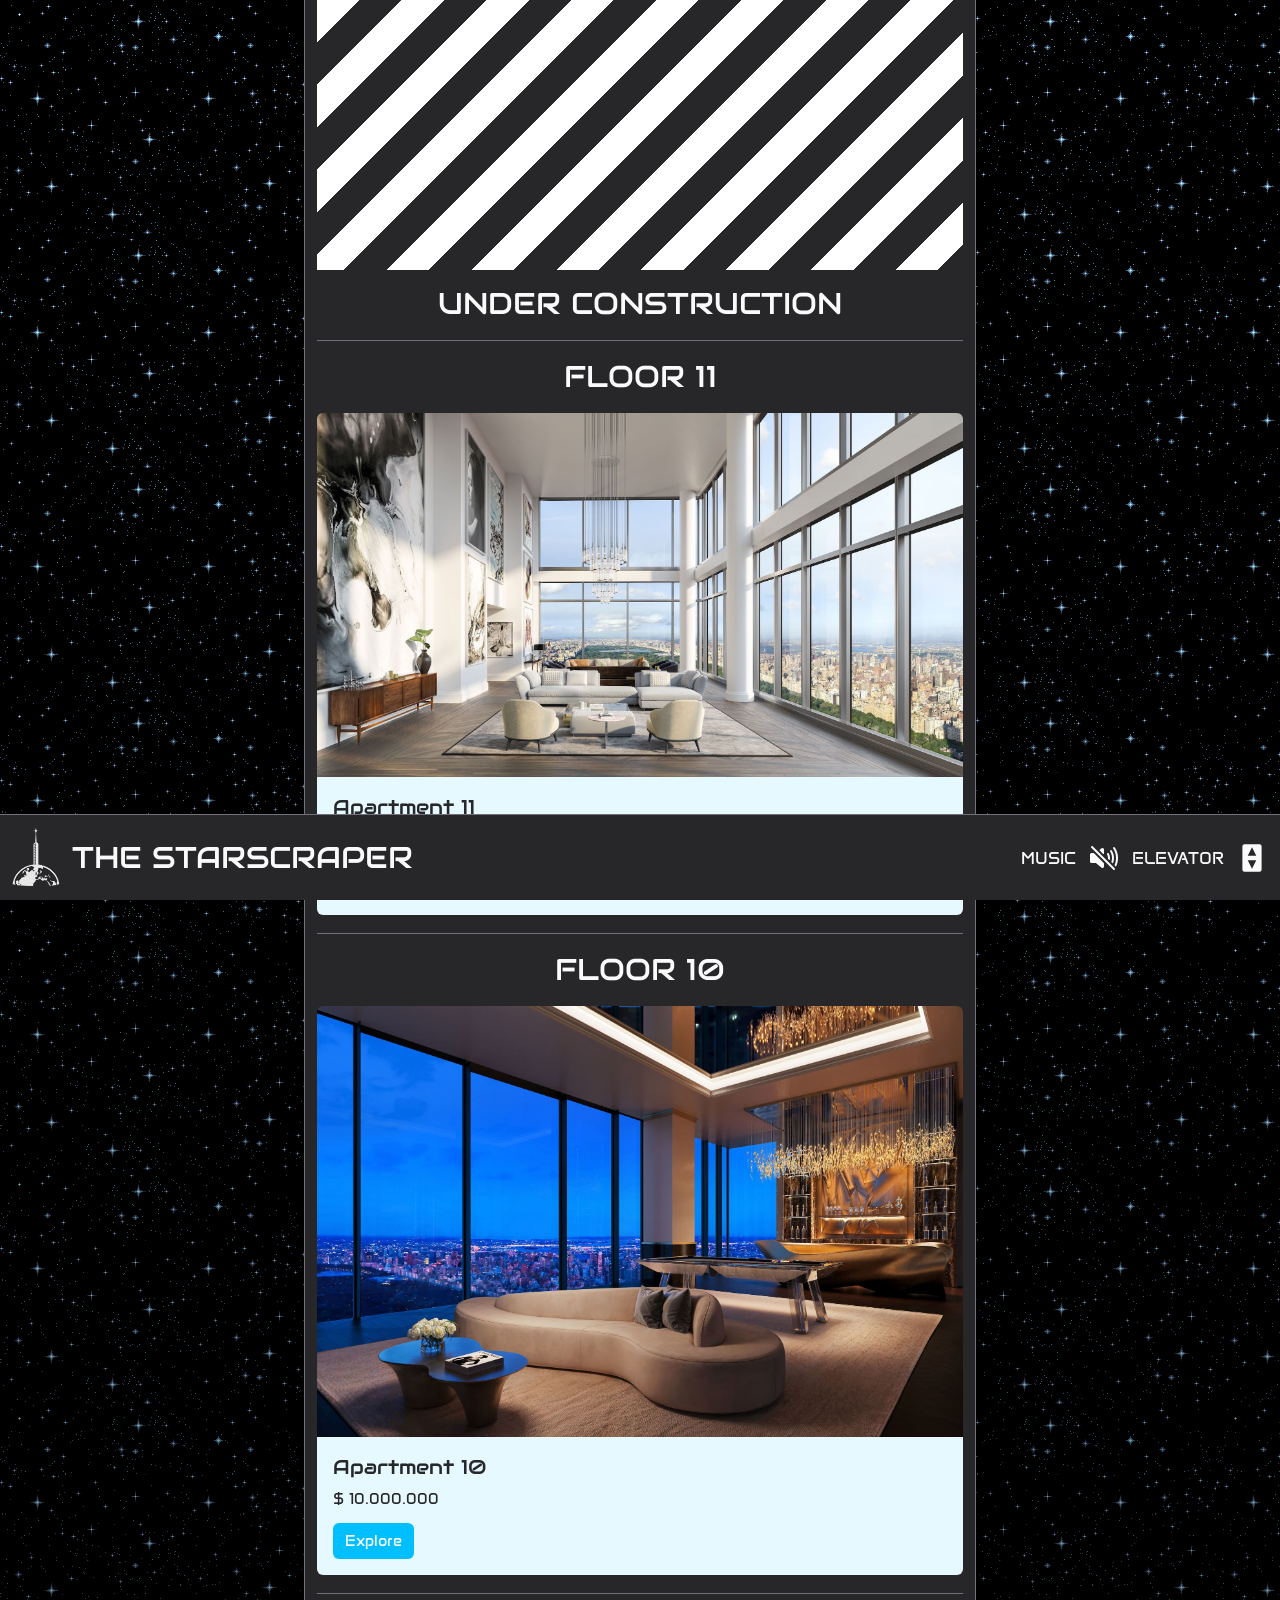
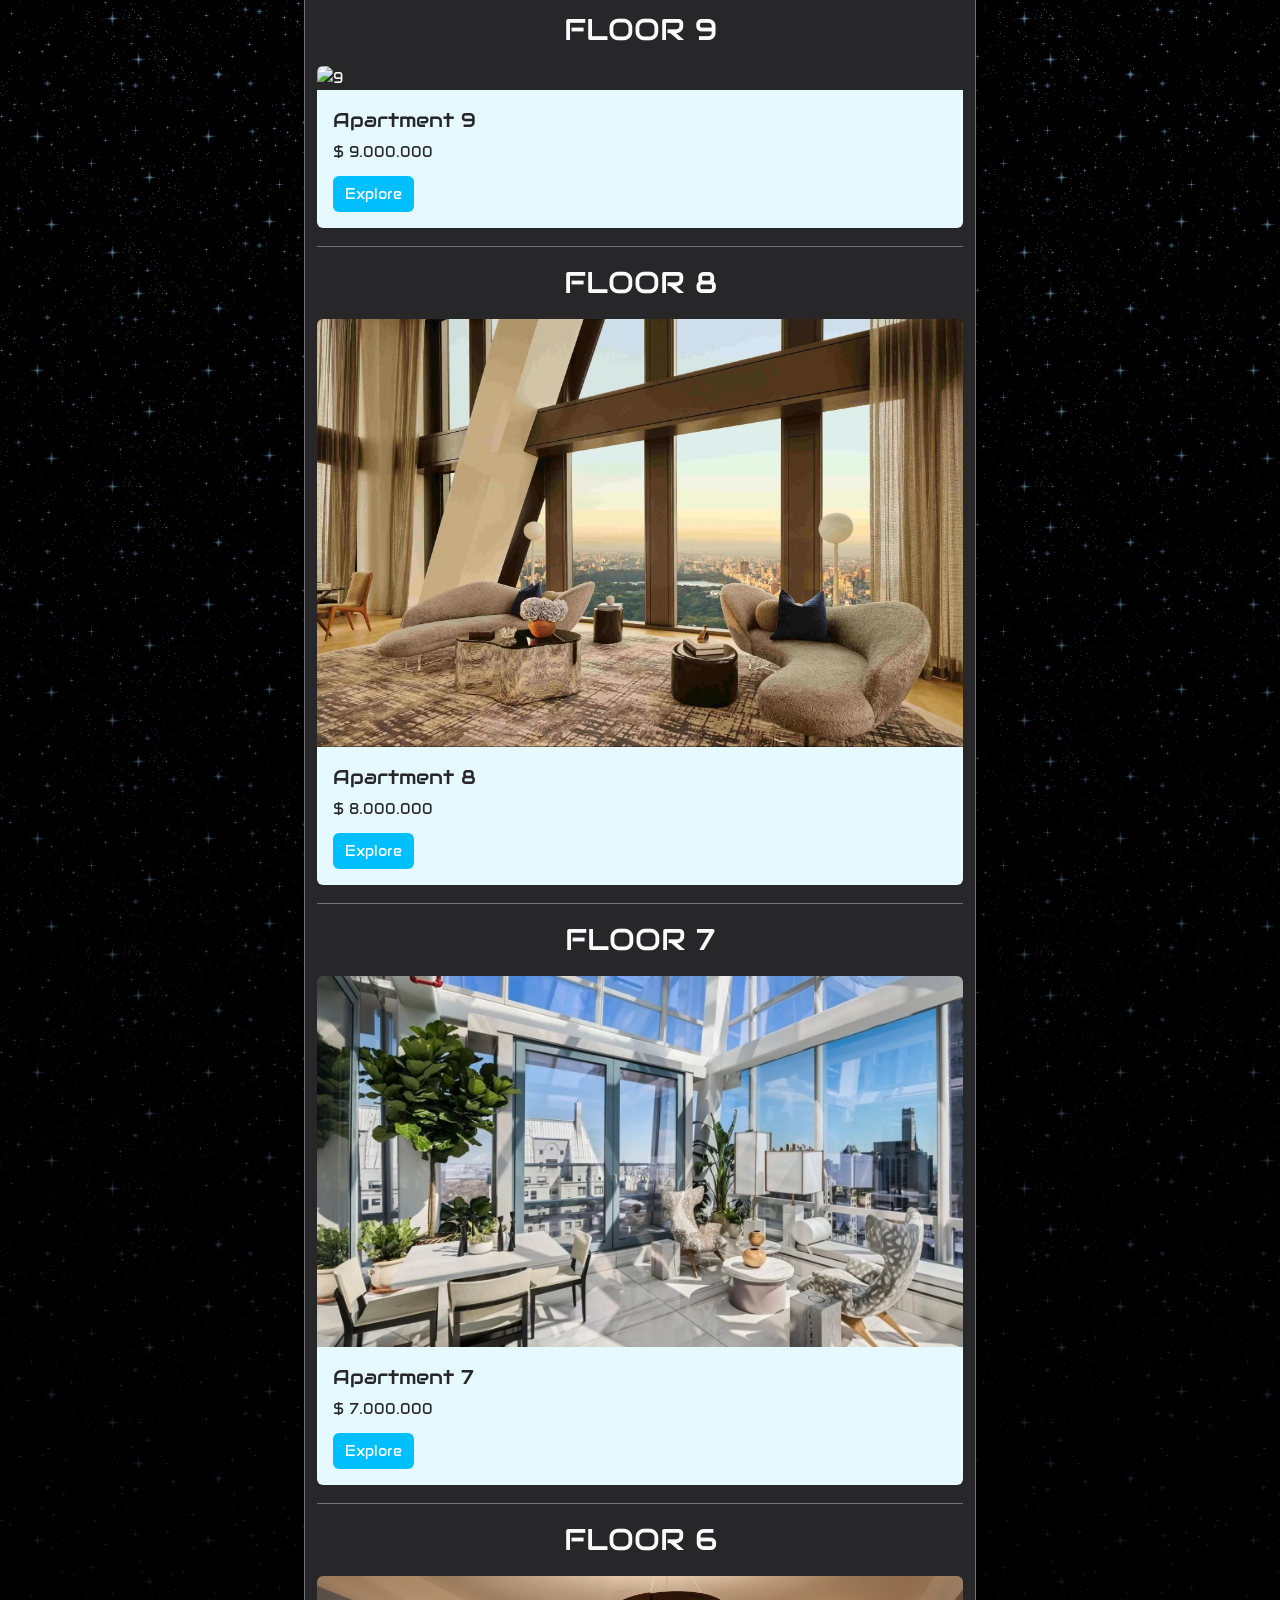
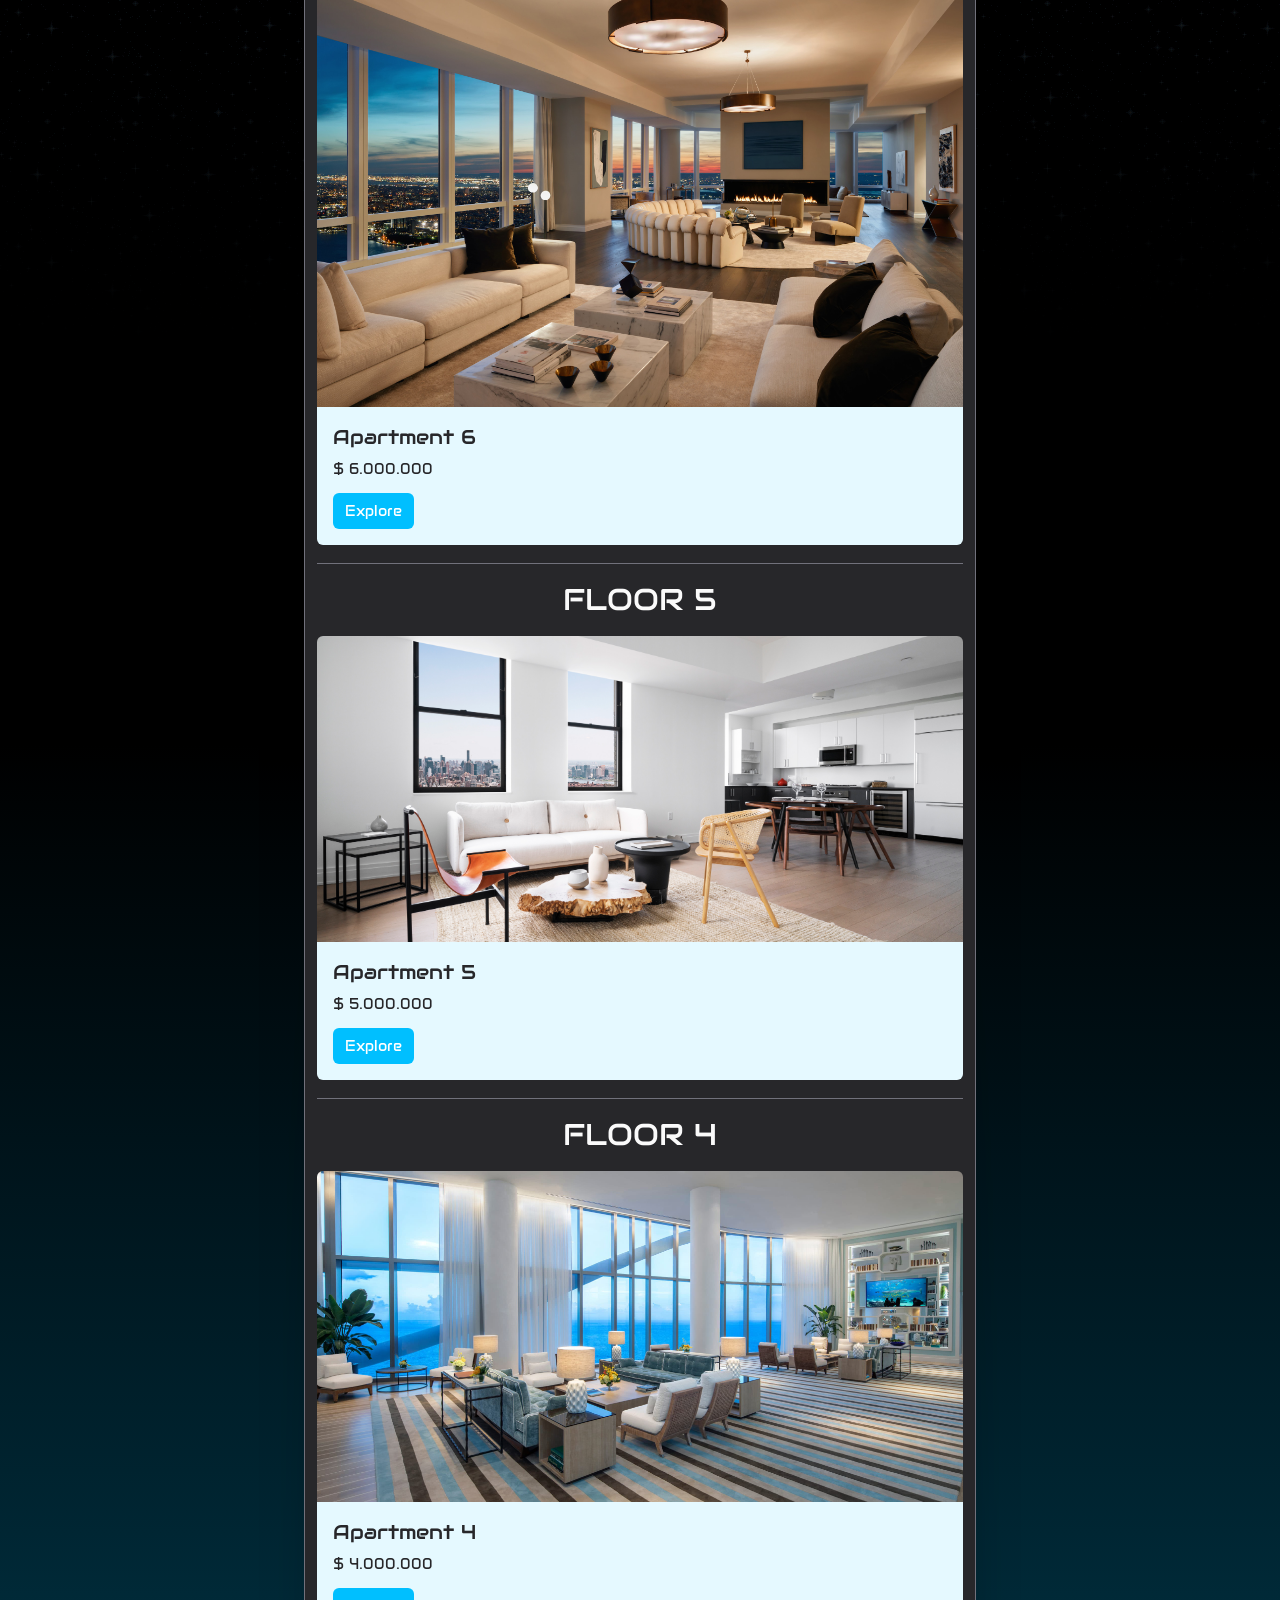
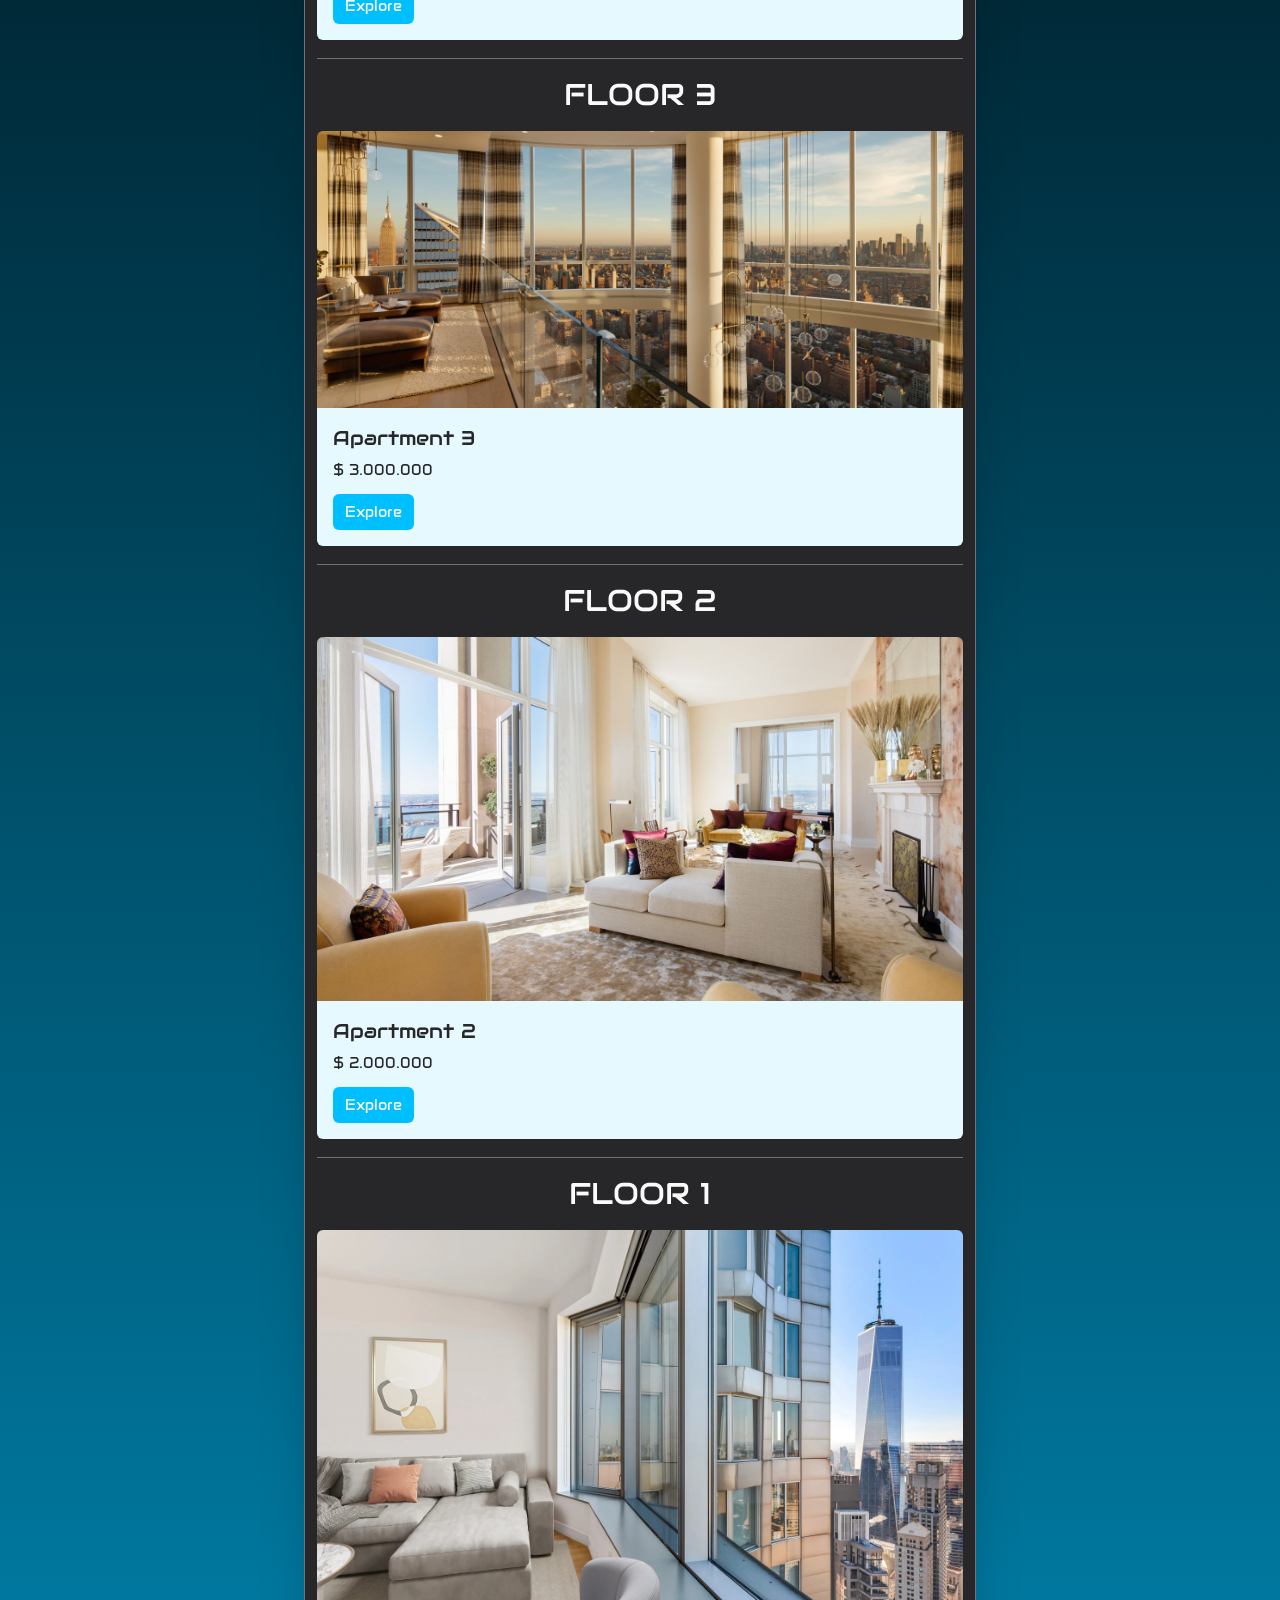
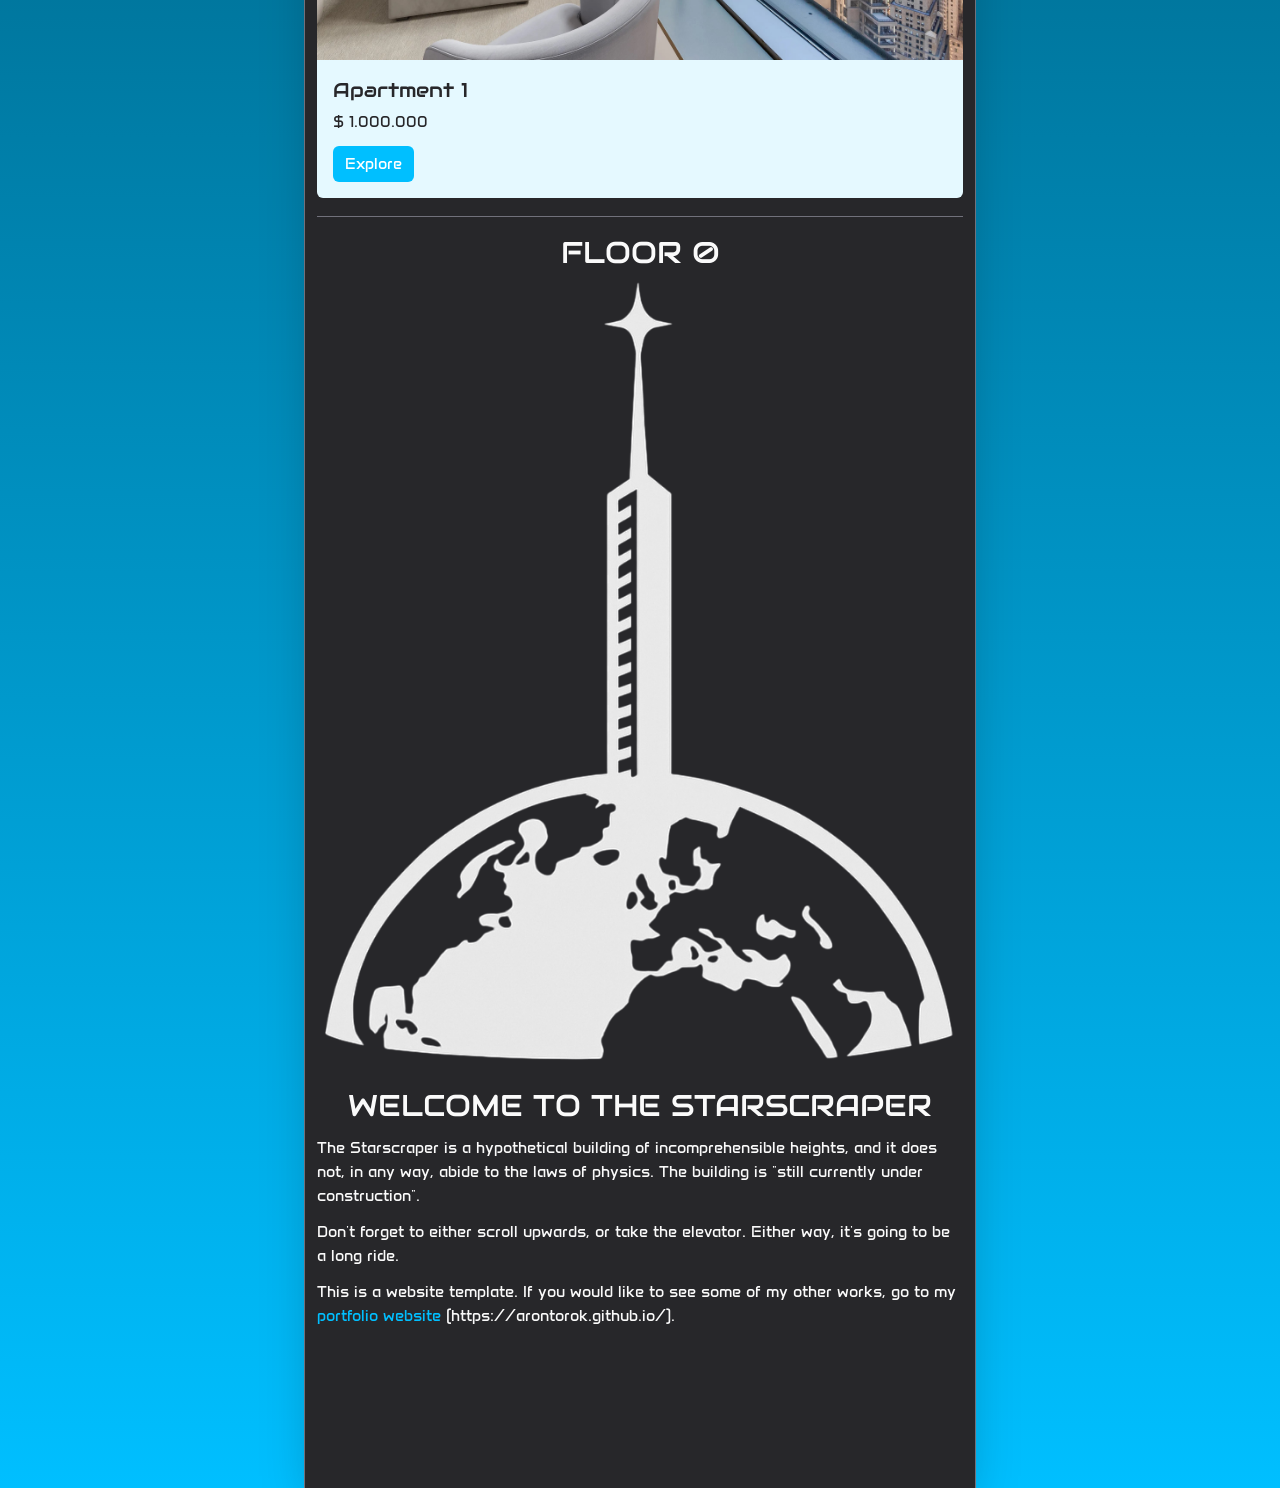
==== commit 85c08ea1: "Add files via upload" ====
--- a/docs/index.html
+++ b/docs/index.html
@@ -12,7 +12,7 @@
       href="https://fonts.googleapis.com/css2?family=Anta&family=Audiowide&display=swap"
       rel="stylesheet"
     />
-    <script type="module" crossorigin src="./assets/index-BdcHbpXF.js"></script>
+    <script type="module" crossorigin src="./assets/index-DJ4NW4ie.js"></script>
     <link rel="stylesheet" crossorigin href="./assets/index-I4BDYyXn.css">
   </head>
   <body class="font-anta relative text-zinc-50">
